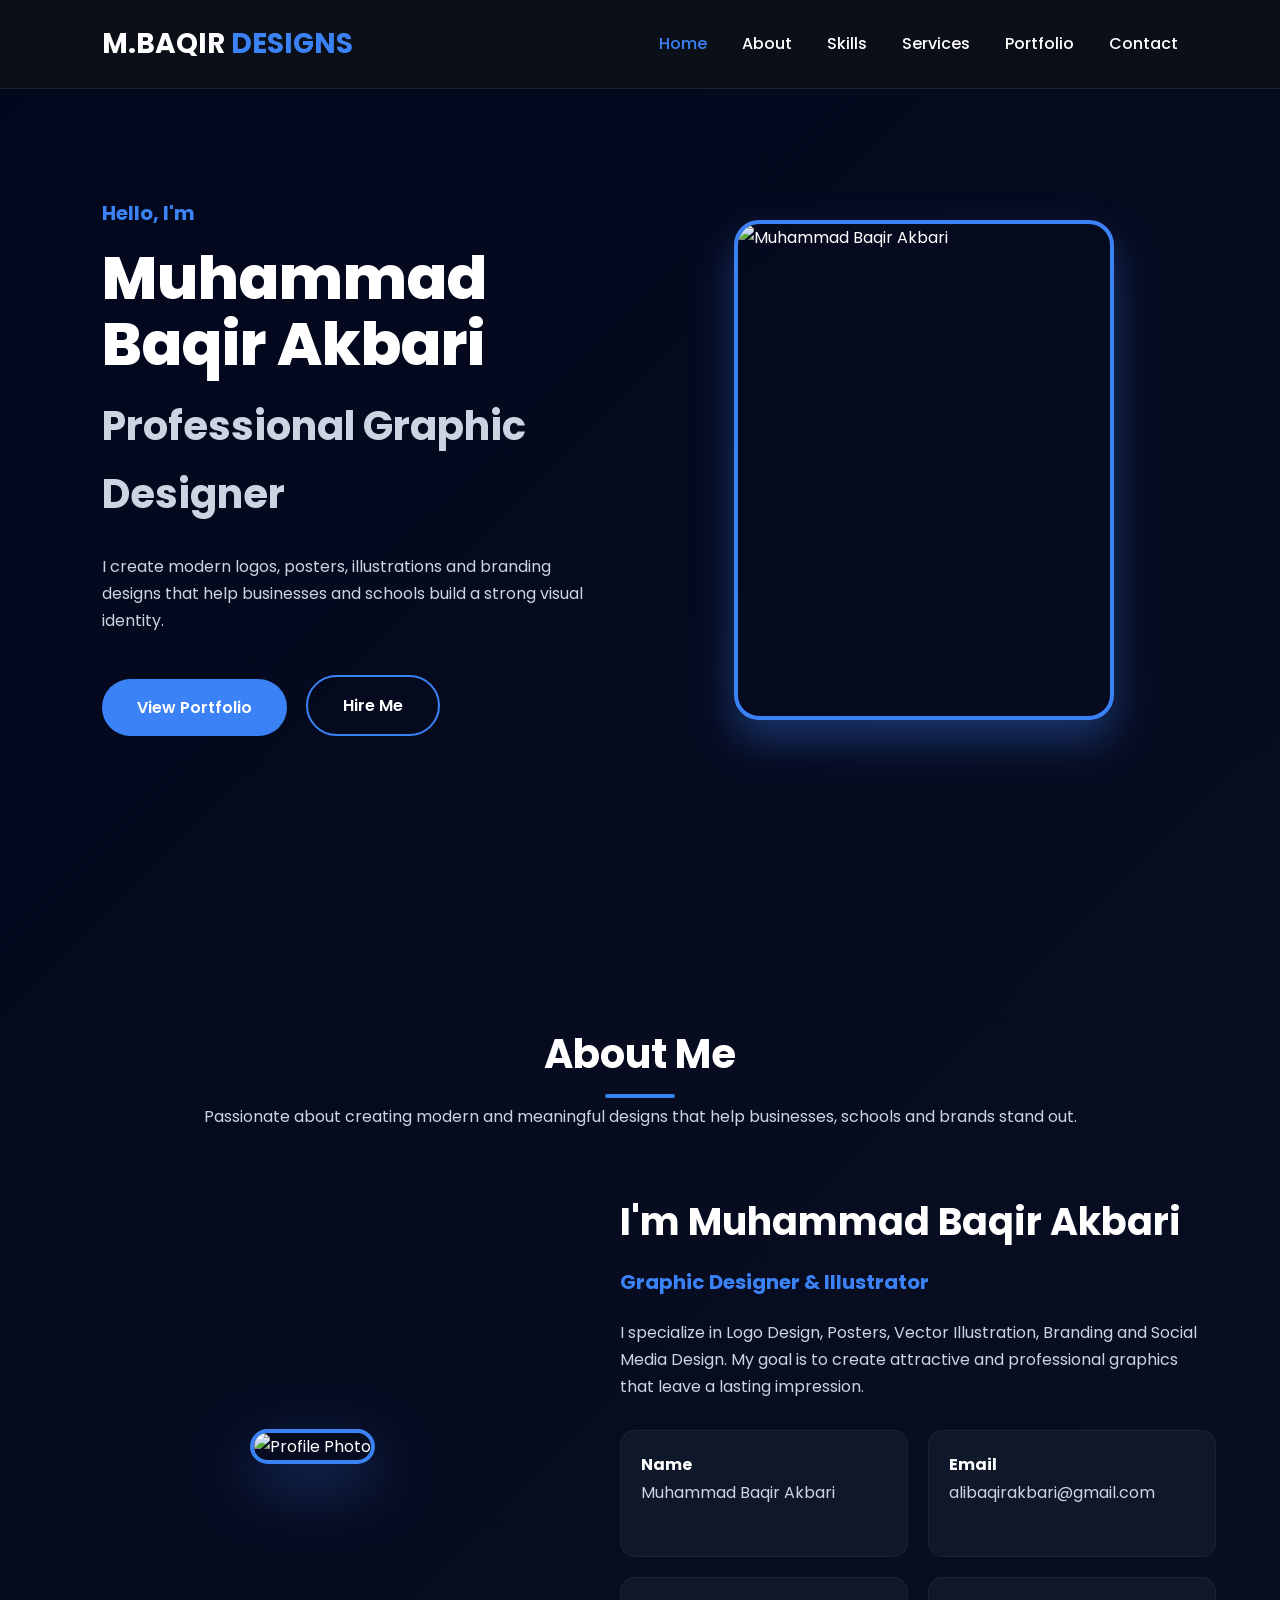
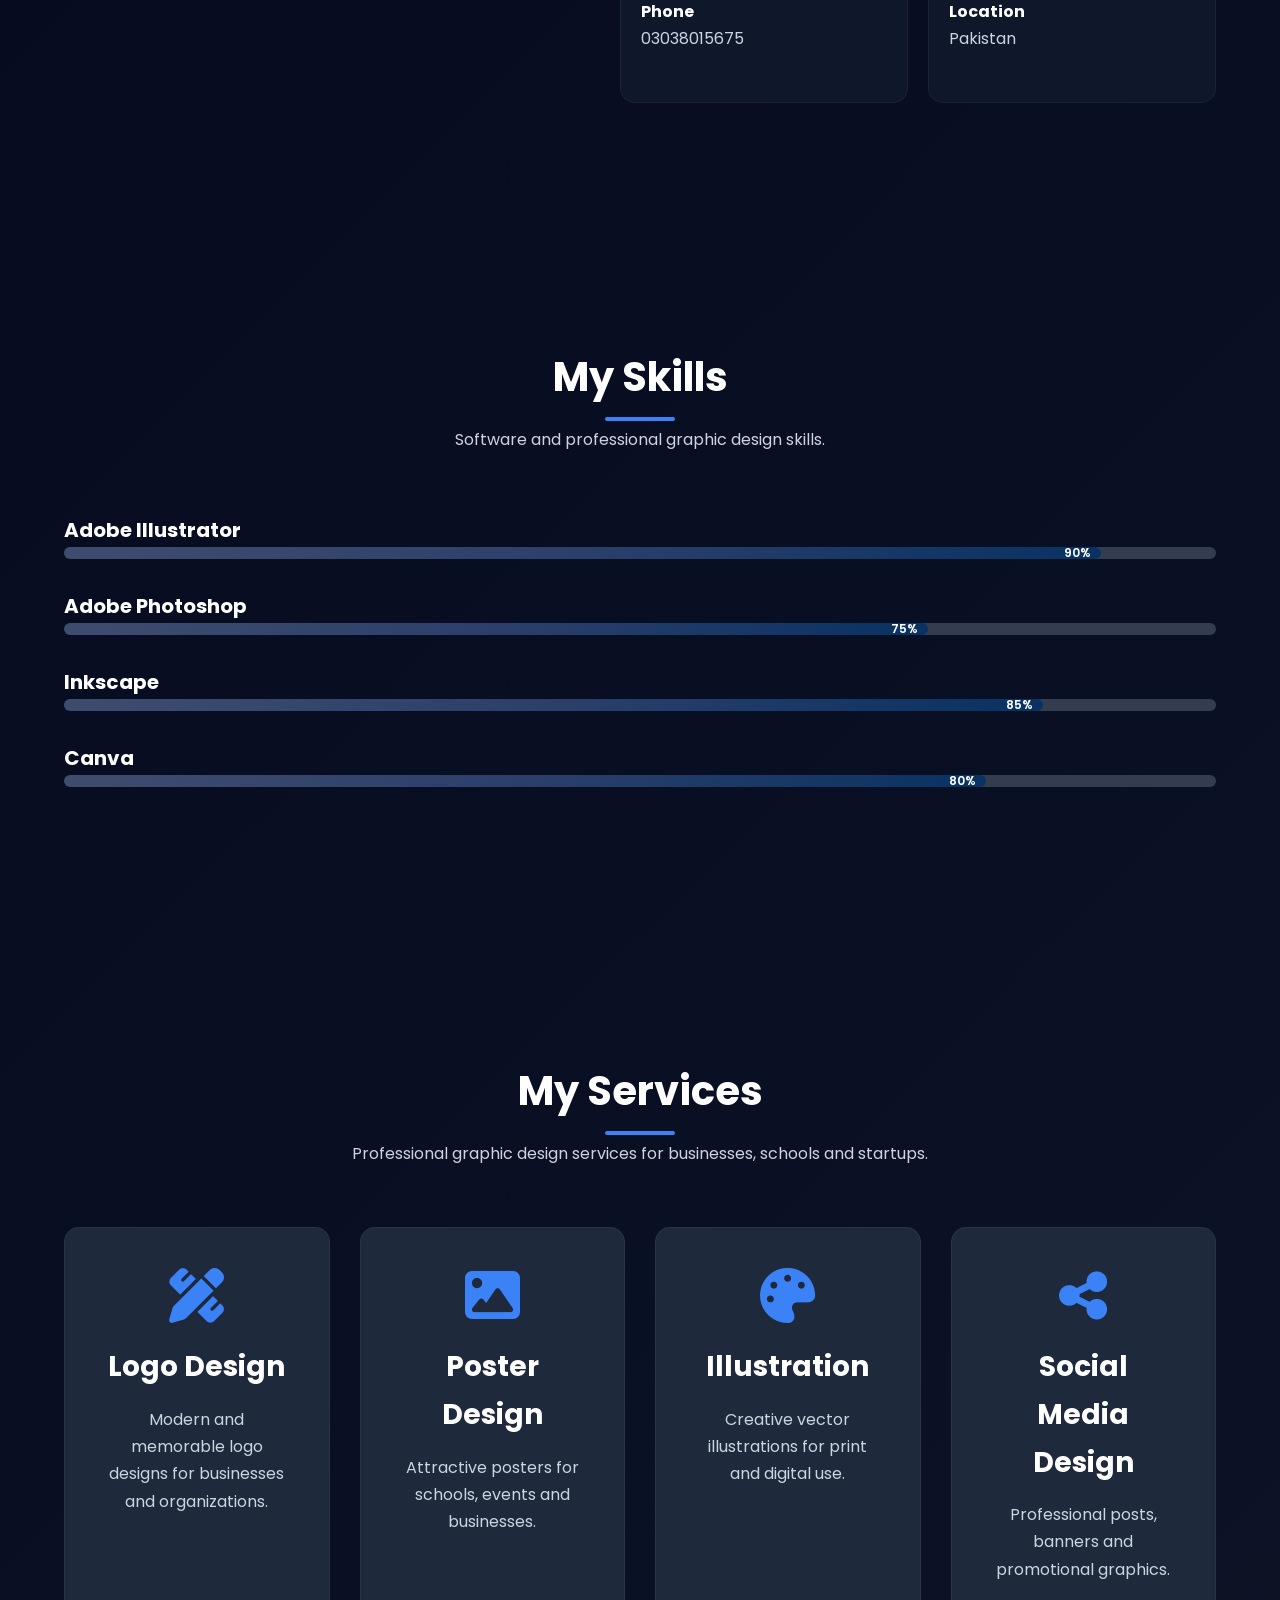
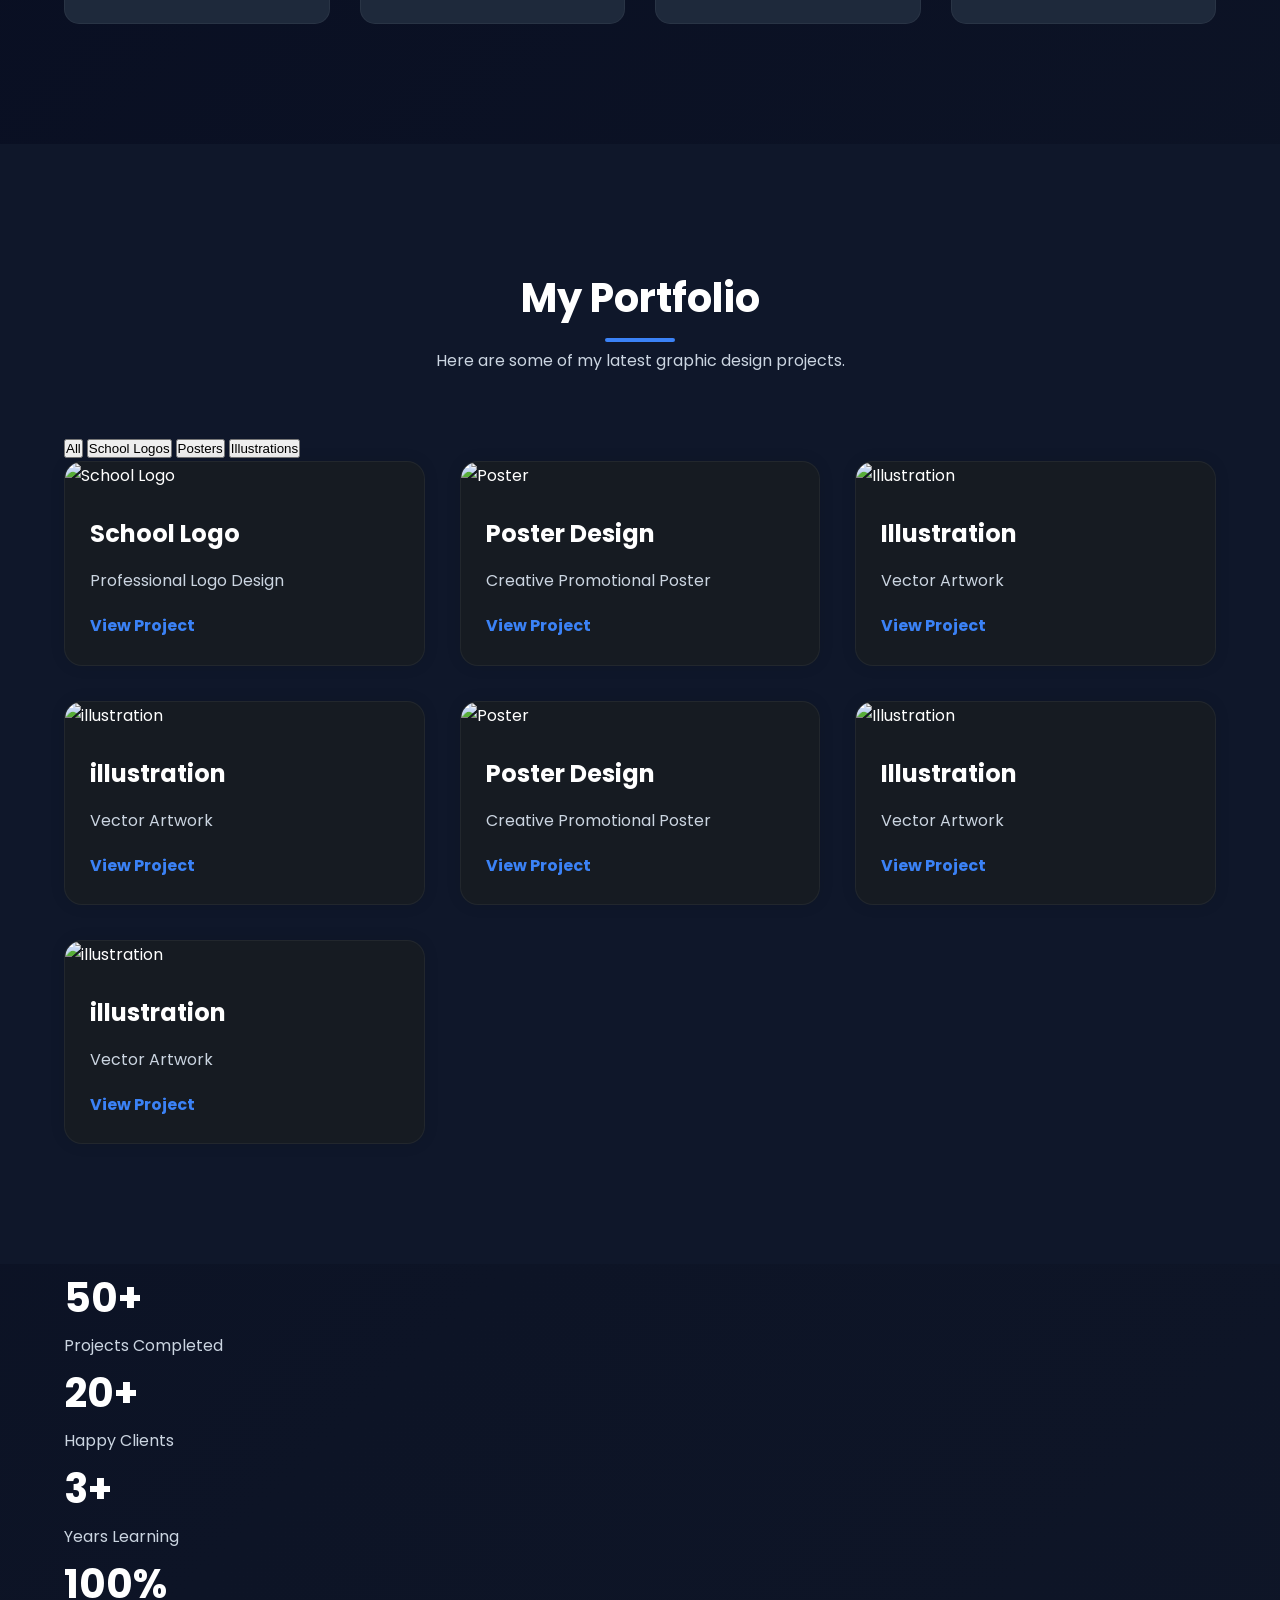
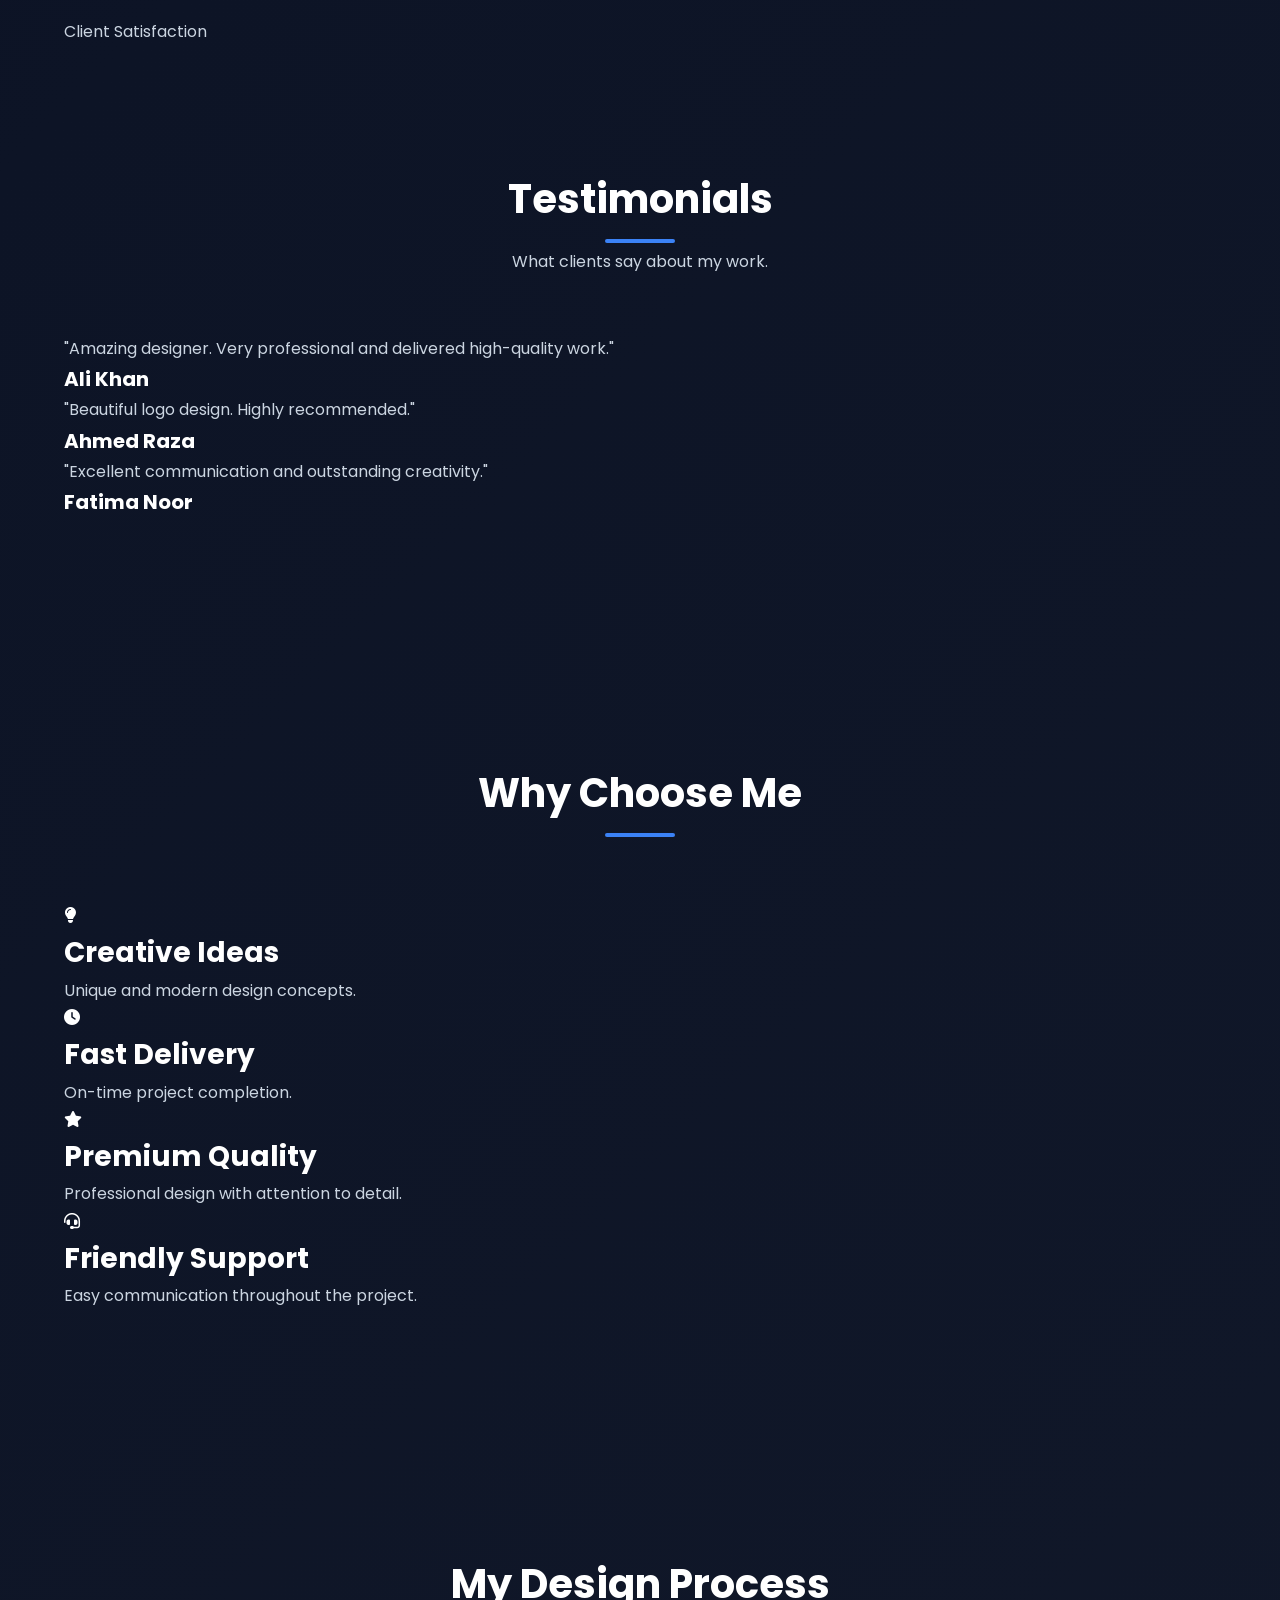
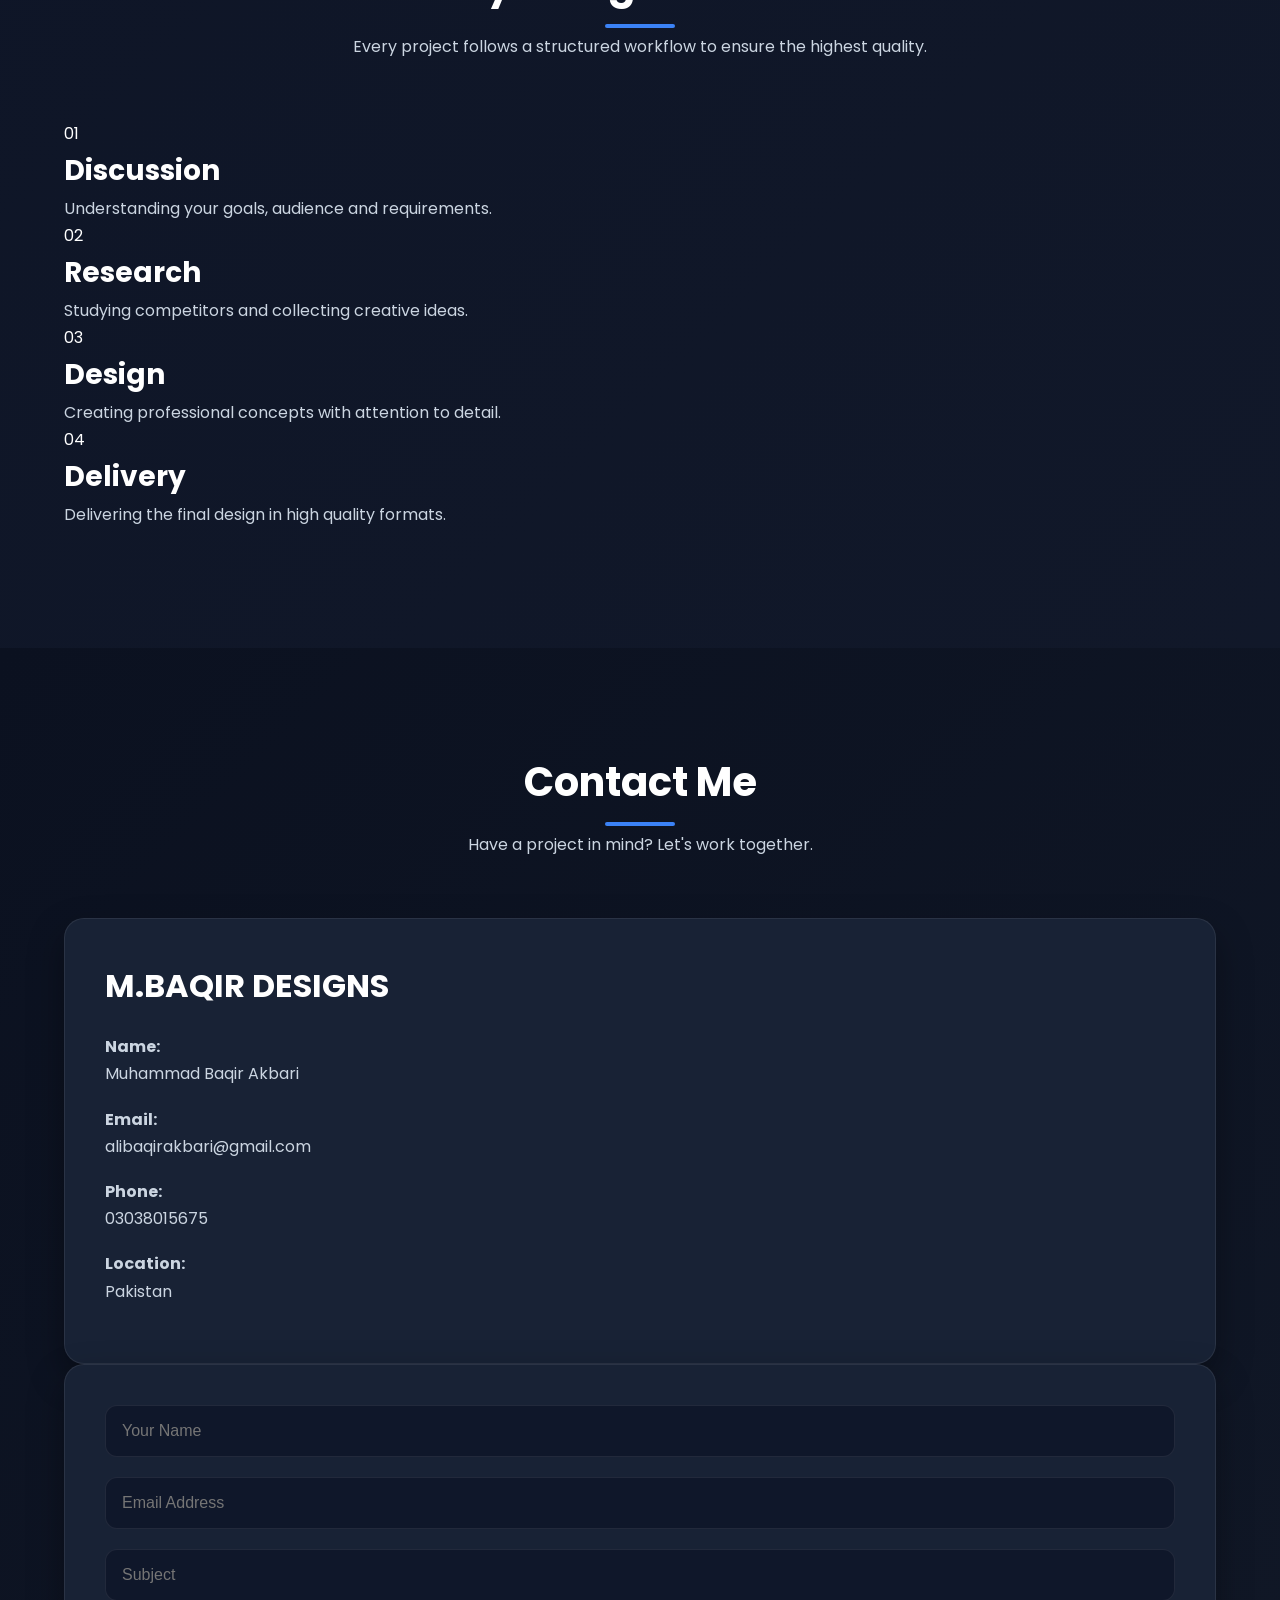
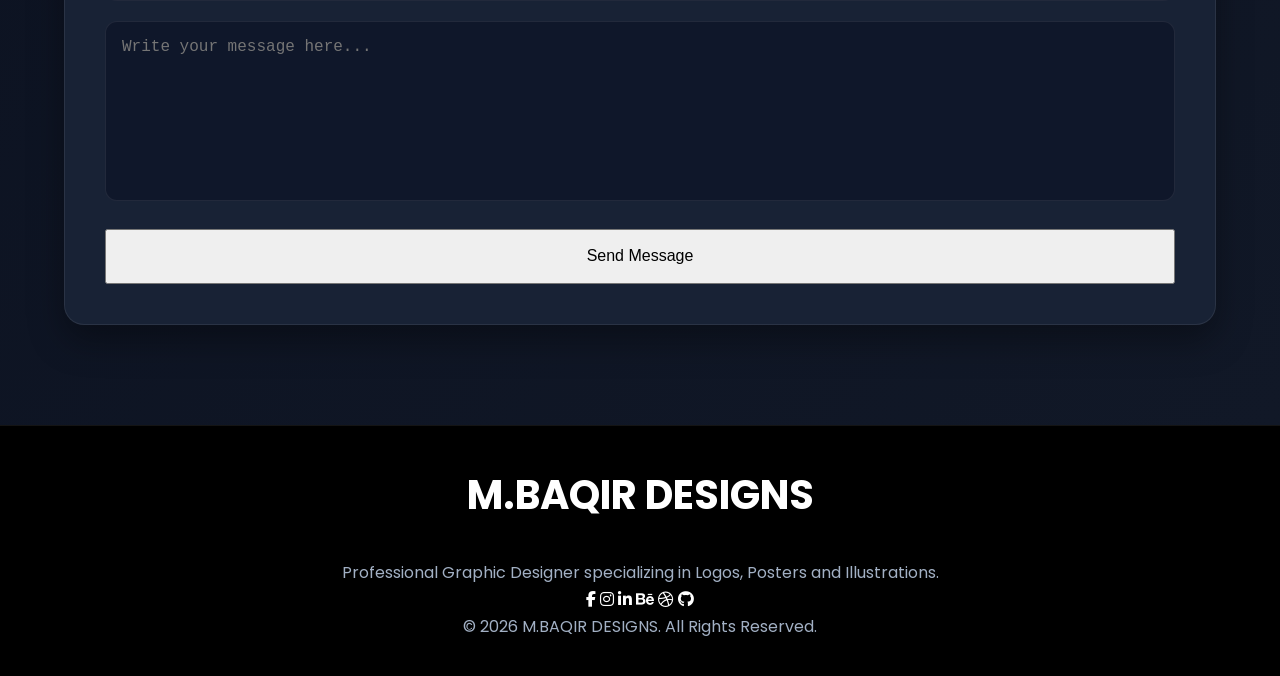
==== index.html @ 1b479033 "Add files via upload" ====
<!DOCTYPE html>
<html lang="en">

<head>

    <!-- ========================= -->
    <!-- BASIC SEO -->
    <!-- ========================= -->

    <meta charset="UTF-8">
    <meta name="viewport" content="width=device-width, initial-scale=1.0">

    <title>M.BAQIR DESIGNS | Graphic Designer & Illustrator</title>

    <meta name="description"
        content="Official portfolio of Muhammad Baqir Akbari - Professional Graphic Designer specializing in Logo Design, Posters, Branding and Illustrations.">

    <meta name="keywords"
        content="Graphic Designer, Logo Designer, Poster Designer, Illustrator, Freelancer, Pakistan">

    <meta name="author"
        content="Muhammad Baqir Akbari">

    <!-- ========================= -->
    <!-- Google Font -->
    <!-- ========================= -->

    <link rel="preconnect" href="https://fonts.googleapis.com">

    <link rel="preconnect"
        href="https://fonts.gstatic.com"
        crossorigin>

    <link href="https://fonts.googleapis.com/css2?family=Poppins:wght@300;400;500;600;700;800&display=swap"
        rel="stylesheet">

    <!-- ========================= -->
    <!-- Font Awesome Icons -->
    <!-- ========================= -->

    <link rel="stylesheet"
        href="https://cdnjs.cloudflare.com/ajax/libs/font-awesome/6.6.0/css/all.min.css">

    <!-- ========================= -->
    <!-- CSS -->
    <!-- ========================= -->

    <link rel="stylesheet"
        href="style.css">

</head>

<body>

<!-- ========================= -->
<!-- PRELOADER -->
<!-- ========================= -->

<div id="preloader">

    <div class="loader">

        <span>M.BAQIR DESIGNS</span>

    </div>

</div>

<!-- ========================= -->
<!-- Scroll Progress -->
<!-- ========================= -->

<div id="progress-bar"></div>

<!-- ========================= -->
<!-- HEADER -->
<!-- ========================= -->

<header>

<nav class="navbar">

<div class="logo">

<h2>M.BAQIR <span>DESIGNS</span></h2>

</div>

<ul class="nav-links">

<li><a href="#home">Home</a></li>

<li><a href="#about">About</a></li>

<li><a href="#skills">Skills</a></li>

<li><a href="#services">Services</a></li>

<li><a href="#portfolio">Portfolio</a></li>

<li><a href="#contact">Contact</a></li>

</ul>

<div class="menu-btn">

<i class="fa-solid fa-bars"></i>

</div>

</nav>

</header>

<!-- ========================= -->
<!-- HERO SECTION -->
<!-- ========================= -->

<section class="hero" id="home">

<div class="hero-content">

<h4>Hello, I'm</h4>

<h1>Muhammad Baqir Akbari</h1>

<h2>Professional Graphic Designer</h2>

<p>

I create modern logos, posters, illustrations and branding
designs that help businesses and schools build a strong
visual identity.

</p>

<div class="hero-buttons">

<a href="#portfolio" class="btn">

View Portfolio

</a>

<a href="#contact" class="btn btn2">

Hire Me

</a>

</div>

</div>

<div class="hero-image">

<img src="images/profile.png"
alt="Muhammad Baqir Akbari">

</div>

</section>

<!-- ===== NEXT PART STARTS HERE ===== --><!-- ========================= -->
<!-- ABOUT SECTION -->
<!-- ========================= -->

<section class="about section" id="about">

    <div class="container">

        <div class="section-title">

            <h2>About Me</h2>

            <p>
                Passionate about creating modern and meaningful designs
                that help businesses, schools and brands stand out.
            </p>

        </div>

        <div class="about-content">

            <div class="about-image">

                <img src="images/profile.png" alt="Profile Photo">

            </div>

            <div class="about-text">

                <h3>I'm Muhammad Baqir Akbari</h3>

                <h4>Graphic Designer & Illustrator</h4>

                <p>

                    I specialize in Logo Design, Posters,
                    Vector Illustration, Branding and Social Media
                    Design.

                    My goal is to create attractive and professional
                    graphics that leave a lasting impression.

                </p>

                <div class="about-info">

                    <div>

                        <strong>Name</strong>

                        <p>Muhammad Baqir Akbari</p>

                    </div>

                    <div>

                        <strong>Email</strong>

                        <p>alibaqirakbari@gmail.com</p>

                    </div>

                    <div>

                        <strong>Phone</strong>

                        <p>03038015675</p>

                    </div>

                    <div>

                        <strong>Location</strong>

                        <p>Pakistan</p>

                    </div>

                </div>

            </div>

        </div>

    </div>

</section>

<!-- ========================= -->
<!-- SKILLS -->
<!-- ========================= -->

<section class="skills section" id="skills">

    <div class="container">

        <div class="section-title">

            <h2>My Skills</h2>

            <p>
                Software and professional graphic design skills.
            </p>

        </div>

        <div class="skill">

            <h4>Adobe Illustrator</h4>

            <div class="progress">

                <div class="progress-bar" style="width:90%">

                    90%

                </div>

            </div>

        </div>

        <div class="skill">

            <h4>Adobe Photoshop</h4>

            <div class="progress">

                <div class="progress-bar" style="width:75%">

                    75%

                </div>

            </div>

        </div>

        <div class="skill">

            <h4>Inkscape</h4>

            <div class="progress">

                <div class="progress-bar" style="width:85%">

                    85%

                </div>

            </div>

        </div>

        <div class="skill">

            <h4>Canva</h4>

            <div class="progress">

                <div class="progress-bar" style="width:80%">

                    80%

                </div>

            </div>

        </div>

    </div>

</section>

<!-- ========================= -->
<!-- SERVICES -->
<!-- ========================= -->

<section class="services section" id="services">

    <div class="container">

        <div class="section-title">

            <h2>My Services</h2>

            <p>

                Professional graphic design services
                for businesses, schools and startups.

            </p>

        </div>

        <div class="service-grid">

            <div class="service-card">

                <i class="fa-solid fa-pen-ruler"></i>

                <h3>Logo Design</h3>

                <p>

                    Modern and memorable logo designs
                    for businesses and organizations.

                </p>

            </div>

            <div class="service-card">

                <i class="fa-solid fa-image"></i>

                <h3>Poster Design</h3>

                <p>

                    Attractive posters for schools,
                    events and businesses.

                </p>

            </div>

            <div class="service-card">

                <i class="fa-solid fa-palette"></i>

                <h3>Illustration</h3>

                <p>

                    Creative vector illustrations
                    for print and digital use.

                </p>

            </div>

            <div class="service-card">

                <i class="fa-solid fa-share-nodes"></i>

                <h3>Social Media Design</h3>

                <p>

                    Professional posts,
                    banners and promotional graphics.

                </p>

            </div>

        </div>

    </div>

</section>

<!-- ===== PART 3 STARTS BELOW THIS LINE ===== --><!-- ========================= -->
<!-- PORTFOLIO SECTION -->
<!-- ========================= -->

<section class="portfolio section" id="portfolio">

    <div class="container">

        <div class="section-title">

            <h2>My Portfolio</h2>

            <p>
                Here are some of my latest graphic design projects.
            </p>

        </div>

        <div class="portfolio-filter">

            <button class="active">All</button>
            <button>School Logos</button>
            <button>Posters</button>
            <button>Illustrations</button>

        </div>

        <div class="portfolio-grid">

            <div class="portfolio-card">

                <img src="images/logo1.jpg" alt="School Logo">

                <div class="portfolio-info">

                    <h3>School Logo</h3>

                    <p>Professional Logo Design</p>

                    <a href="#">View Project</a>

                </div>

            </div>

            <div class="portfolio-card">

                <img src="images/poster1.jpg" alt="Poster">

                <div class="portfolio-info">

                    <h3>Poster Design</h3>

                    <p>Creative Promotional Poster</p>

                    <a href="#">View Project</a>

                </div>

            </div>

            <div class="portfolio-card">

                <img src="images/illustration1.png" alt="Illustration">

                <div class="portfolio-info">

                    <h3>Illustration</h3>

                    <p>Vector Artwork</p>

                    <a href="#">View Project</a>

                </div>

            </div>

            <div class="portfolio-card">

                <img src="images/illustration2.png" alt="illustration">

                <div class="portfolio-info">

                    <h3>illustration</h3>

                    <p>Vector Artwork</p>

                    <a href="#">View Project</a>

                </div>

            </div>

            <div class="portfolio-card">

                <img src="images/poster2.png" alt="Poster">

                <div class="portfolio-info">

                    <h3>Poster Design</h3>

                    <p>Creative Promotional Poster</p>

                    <a href="#">View Project</a>

                </div>

            </div>

            <div class="portfolio-card">

                <img src="images/illustration3.png" alt="Illustration">

                <div class="portfolio-info">

                    <h3>Illustration</h3>

                    <p>Vector Artwork</p>

                    <a href="#">View Project</a>

                </div>

            </div>

            <div class="portfolio-card">

                <img src="images/illustration4.png" alt="illustration">

                <div class="portfolio-info">

                    <h3>illustration</h3>

                    <p>Vector Artwork</p>

                    <a href="#">View Project</a> 

                </div>

            </div>

        </div>

    </div>

</section>

<!-- ========================= -->
<!-- COUNTER SECTION -->
<!-- ========================= -->

<section class="counter">

    <div class="container counter-grid">

        <div class="counter-box">

            <h2>50+</h2>

            <p>Projects Completed</p>

        </div>

        <div class="counter-box">

            <h2>20+</h2>

            <p>Happy Clients</p>

        </div>

        <div class="counter-box">

            <h2>3+</h2>

            <p>Years Learning</p>

        </div>

        <div class="counter-box">

            <h2>100%</h2>

            <p>Client Satisfaction</p>

        </div>

    </div>

</section>

<!-- ========================= -->
<!-- TESTIMONIALS -->
<!-- ========================= -->

<section class="testimonials section">

    <div class="container">

        <div class="section-title">

            <h2>Testimonials</h2>

            <p>What clients say about my work.</p>

        </div>

        <div class="testimonial-grid">

            <div class="testimonial-card">

                <p>

                    "Amazing designer. Very professional and delivered
                    high-quality work."

                </p>

                <h4>Ali Khan</h4>

            </div>

            <div class="testimonial-card">

                <p>

                    "Beautiful logo design.
                    Highly recommended."

                </p>

                <h4>Ahmed Raza</h4>

            </div>

            <div class="testimonial-card">

                <p>

                    "Excellent communication and
                    outstanding creativity."

                </p>

                <h4>Fatima Noor</h4>

            </div>

        </div>

    </div>

</section>

<!-- ========================= -->
<!-- WHY CHOOSE ME -->
<!-- ========================= -->

<section class="why section">

    <div class="container">

        <div class="section-title">

            <h2>Why Choose Me</h2>

        </div>

        <div class="why-grid">

            <div class="why-card">

                <i class="fa-solid fa-lightbulb"></i>

                <h3>Creative Ideas</h3>

                <p>

                    Unique and modern design concepts.

                </p>

            </div>

            <div class="why-card">

                <i class="fa-solid fa-clock"></i>

                <h3>Fast Delivery</h3>

                <p>

                    On-time project completion.

                </p>

            </div>

            <div class="why-card">

                <i class="fa-solid fa-star"></i>

                <h3>Premium Quality</h3>

                <p>

                    Professional design with attention to detail.

                </p>

            </div>

            <div class="why-card">

                <i class="fa-solid fa-headset"></i>

                <h3>Friendly Support</h3>

                <p>

                    Easy communication throughout the project.

                </p>

            </div>

        </div>

    </div>

</section>

<!-- ===== PART 4 STARTS BELOW THIS LINE ===== --><!-- ========================= -->
<!-- PROCESS SECTION -->
<!-- ========================= -->

<section class="process section" id="process">

    <div class="container">

        <div class="section-title">

            <h2>My Design Process</h2>

            <p>
                Every project follows a structured workflow to ensure the
                highest quality.
            </p>

        </div>

        <div class="process-grid">

            <div class="process-card">
                <div class="number">01</div>
                <h3>Discussion</h3>
                <p>
                    Understanding your goals, audience and requirements.
                </p>
            </div>

            <div class="process-card">
                <div class="number">02</div>
                <h3>Research</h3>
                <p>
                    Studying competitors and collecting creative ideas.
                </p>
            </div>

            <div class="process-card">
                <div class="number">03</div>
                <h3>Design</h3>
                <p>
                    Creating professional concepts with attention to detail.
                </p>
            </div>

            <div class="process-card">
                <div class="number">04</div>
                <h3>Delivery</h3>
                <p>
                    Delivering the final design in high quality formats.
                </p>
            </div>

        </div>

    </div>

</section>

<!-- ========================= -->
<!-- CONTACT -->
<!-- ========================= -->

<section class="contact section" id="contact">

    <div class="container">

        <div class="section-title">

            <h2>Contact Me</h2>

            <p>
                Have a project in mind? Let's work together.
            </p>

        </div>

        <div class="contact-wrapper">

            <div class="contact-info">

                <h3>M.BAQIR DESIGNS</h3>

                <p>

                    <strong>Name:</strong><br>
                    Muhammad Baqir Akbari

                </p>

                <p>

                    <strong>Email:</strong><br>

                    alibaqirakbari@gmail.com

                </p>

                <p>

                    <strong>Phone:</strong><br>

                    03038015675

                </p>

                <p>

                    <strong>Location:</strong><br>

                    Pakistan

                </p>

            </div>

            <form class="contact-form" action="https://formspree.io/f/mvkpnzyg" method="POST">

                <input type="text" name="name" placeholder="Your Name" required>

                <input type="email" name="email" placeholder="Email Address" required>

                <input type="text" name="subject" placeholder="Subject" required>

                <textarea name="message" rows="6" placeholder="Write your message here..." required></textarea>

                <button type="submit">Send Message</button>

            </form>

        </div>

    </div>

</section>

<!-- ========================= -->
<!-- FOOTER -->
<!-- ========================= -->

<footer>

    <div class="container footer-content">

        <h2>M.BAQIR DESIGNS</h2>

        <p>

            Professional Graphic Designer specializing in
            Logos, Posters and Illustrations.

        </p>

        <div class="footer-social">

            <a href="#"><i class="fab fa-facebook-f"></i></a>

            <a href="#"><i class="fab fa-instagram"></i></a>

            <a href="#"><i class="fab fa-linkedin-in"></i></a>

            <a href="#"><i class="fab fa-behance"></i></a>

            <a href="#"><i class="fab fa-dribbble"></i></a>

            <a href="#"><i class="fab fa-github"></i></a>

        </div>

        <p class="copyright">

            © 2026 M.BAQIR DESIGNS.
            All Rights Reserved.

        </p>

    </div>

</footer>

<!-- ========================= -->
<!-- JAVASCRIPT -->
<!-- ========================= -->

<script src="script.js"></script>

<script>
/* ==========================================
   CONTACT FORM - STAY ON WEBSITE
========================================== */

const contactForm = document.querySelector(".contact-form");

if (contactForm) {

    contactForm.addEventListener("submit", async function (event) {

        event.preventDefault();

        const submitButton = contactForm.querySelector("button[type='submit']");
        const originalText = submitButton.textContent;

        submitButton.disabled = true;
        submitButton.textContent = "Sending...";

        try {

            const response = await fetch(contactForm.action, {
                method: "POST",
                body: new FormData(contactForm),
                headers: {
                    "Accept": "application/json"
                }
            });

            if (response.ok) {

                contactForm.reset();

                let oldMessage = document.getElementById("form-success-message");

                if (oldMessage) {
                    oldMessage.remove();
                }

                const successMessage = document.createElement("div");

                successMessage.id = "form-success-message";

                successMessage.innerHTML = `
                    <div style="
                        margin-top:20px;
                        padding:20px;
                        border-radius:12px;
                        background:#e8f8ee;
                        border:1px solid #28a745;
                        color:#155724;
                        text-align:center;
                        font-family:Poppins, sans-serif;
                    ">
                        <h3 style="margin:0 0 8px;">
                            <i class="fa-solid fa-circle-check"></i>
                            Message Sent Successfully!
                        </h3>

                        <p style="
                        margin:0;
                        color:#000000;
                        ">
                            Thank you for contacting M.BAQIR DESIGNS.
                            Your enquiry has been received successfully.
                            I will get back to you soon.
                        </p>
                    </div>
                `;

                contactForm.parentNode.insertBefore(
                    successMessage,
                    contactForm.nextSibling
                );

                setTimeout(function () {
                    successMessage.remove();
                }, 10000);

            } else {

                alert("We could not send your message. Please try again.");

            }

        } catch (error) {

            alert("There was a problem sending your message. Please try again.");

        }

        submitButton.disabled = false;
        submitButton.textContent = originalText;

    });

}
</script>

</body>
</html>
---- style.css ----
/* ===================================================
   M.BAQIR DESIGNS
   Professional Portfolio Website
   CSS Part 1
=================================================== */

/* Google Font */

@import url('https://fonts.googleapis.com/css2?family=Poppins:wght@300;400;500;600;700;800&display=swap');

/* =========================
   RESET
========================= */

*{
    margin:0;
    padding:0;
    box-sizing:border-box;
    scroll-behavior:smooth;
}

html{
    scroll-behavior:smooth;
}

body{

    font-family:'Poppins',sans-serif;

    background: linear-gradient(
    135deg,
    #03071d,
    #0d1426,
    #131a2b
);

    color:#ffffff;

    overflow-x:hidden;

    line-height:1.7;

}

/* =========================
SCROLLBAR
========================= */

::-webkit-scrollbar{

    width:10px;

}

::-webkit-scrollbar-track{

    background:#111827;

}

::-webkit-scrollbar-thumb{

    background:#2563EB
#1D4ED8;

    border-radius:20px;

}

::-webkit-scrollbar-thumb:hover{

    background:#2563eb;

}

/* =========================
CONTAINER
========================= */

.container{

    width:90%;

    max-width:1200px;

    margin:auto;

}

/* =========================
SECTION
========================= */

.section{

    padding:120px 0;

}

/* =========================
HEADINGS
========================= */

h1{

    font-size:60px;

    font-weight:800;

}

h2{

    font-size:40px;

    font-weight:700;

}

h3{

    font-size:28px;

}

h4{

    font-size:20px;

}

p{

    color:#cbd5e1;

}

/* =========================
LINKS
========================= */

a{

    text-decoration:none;

    color:white;

}

/* =========================
BUTTONS
========================= */

.btn{

display:inline-block;

padding:15px 35px;

margin-top:20px;

border-radius:50px;

background:#3b82f6;

transition:.4s;

font-weight:600;

}

.btn:hover{

background:#2563eb;

transform:translateY(-5px);

box-shadow:0 15px 35px rgba(59,130,246,.4);

}

.btn2{

background:transparent;

border:2px solid #3b82f6;

margin-left:15px;

}

.btn2:hover{

background:#3b82f6;

}

/* =========================
SECTION TITLE
========================= */

.section-title{

text-align:center;

margin-bottom:60px;

}

.section-title h2{

margin-bottom:15px;

position:relative;

display:inline-block;

}

.section-title h2::after{

content:"";

position:absolute;

left:50%;

bottom:-10px;

transform:translateX(-50%);

width:70px;

height:4px;

background:#3b82f6;

border-radius:20px;

}/* ==========================================
   NAVIGATION
========================================== */

.navbar{

    position:fixed;

    top:0;

    left:0;

    width:100%;

    padding:20px 8%;

    background:rgba(6, 10, 32, 0.85);

    backdrop-filter:blur(15px);

    display:flex;

    justify-content:space-between;

    align-items:center;

    z-index:1000;

    border-bottom:1px solid rgba(255,255,255,.08);

}

.logo h2{

    color:#ffffff;

    font-size:28px;

    font-weight:700;

}

.logo span{

    color:#3B82F6;

}

.nav-links{

    display:flex;

    gap:35px;

    list-style:none;

}

.nav-links a{

    color:white;

    font-weight:500;

    transition:.3s;

}

.nav-links a:hover{

    color:#3B82F6;

}

.menu-btn{

    display:none;

    color:white;

    font-size:28px;

    cursor:pointer;

}

/* ==========================================
   HERO SECTION
========================================== */

.hero{

    min-height:100vh;

    display:flex;

    justify-content:space-between;

    align-items:center;

    gap:60px;

    padding:120px 8% 80px;

}

.hero-content{

    flex:1;

}

.hero-content h4{

    color:#3B82F6;

    margin-bottom:15px;

}

.hero-content h1{

    margin-bottom:15px;

    line-height:1.1;

}

.hero-content h2{

    color:#cbd5e1;

    margin-bottom:25px;

}

.hero-content p{

    max-width:600px;

    margin-bottom:20px;

}

.hero-image{

    flex:1;

    display:flex;

    justify-content:center;

}

.hero-image img{
    width:380px;
    height:500px;
    object-fit:cover;
    border-radius:25px;
    border:4px solid #3B82F6;
    box-shadow:0 20px 40px rgba(59,130,246,.35);
    transition:0.4s;
}



.hero-image img:hover{

    transform:scale(1.03);

}

/* ==========================================
   PRELOADER
========================================== */

#preloader{

    position:fixed;

    inset:0;

    background:#020617;

    display:none

    justify-contentcenter

    align-itemscenter

    z-index0

}

.loader span{

    color:white;

    font-size:30px;

    font-weight:700;

    letter-spacing:2px;

}

/* ==========================================
   SCROLL PROGRESS BAR
========================================== */

#progress-bar{

    position:fixed;

    top:0;

    left:0;

    width:0;

    height:4px;

    background:#3B82F6;

    z-index:99999;

}/* ======================================
   ABOUT SECTION
====================================== */

.about-content{

display:grid;

grid-template-columns:1fr 1.2fr;

gap:60px;

align-items:center;

}

.about-image{

text-align:center;

}

.about-image img{

width:350px;

max-width:100%;

border-radius:20px;

border:4px solid #3B82F6;

box-shadow:0 20px 60px rgba(59,130,246,.35);

transition:.4s;

}

.about-image img:hover{

transform:scale(1.05);

}

.about-text h3{

font-size:38px;

margin-bottom:10px;

}

.about-text h4{

color:#3B82F6;

margin-bottom:20px;

}

.about-text p{

margin-bottom:30px;

}

.about-info{

display:grid;

grid-template-columns:repeat(2,1fr);

gap:20px;

}

.about-info div{

background: #0F172A;

padding:20px;

border-radius:15px;

border:1px solid rgba(255,255,255,.05);

transition:.3s;

}

.about-info div:hover{

transform:translateY(-8px);

border-color:#3B82F6;

}

/* ======================================
   SKILLS
====================================== */

.skill{

margin-bottom:30px;

}

.progress{

width:100%;

height:14px;

background:#111827;

border-radius:30px;

overflow:hidden;

}

.progress-bar{

height:100%;

background:linear-gradient(90deg,#2563eb,#60a5fa);

display:flex;

justify-content:flex-end;

align-items:center;

padding-right:10px;

font-size:12px;

font-weight:600;

color:white;

border-radius:30px;

}

/* ======================================
   SERVICES
====================================== */

.service-grid{

display:grid;

grid-template-columns:repeat(auto-fit,minmax(250px,1fr));

gap:30px;

}

.service-card{

background:#1E293B;

padding: 40px;

border-radius:15px;

text-align:center;

transition:.35s;

border:1px solid rgba(255,255,255,.05);

}

.service-card:hover{

transform:translateY(-12px);

border-color:#3B82F6;

box-shadow:0 20px 50px rgba(59,130,246,.25);

}

.service-card i{

font-size:55px;

color:#3B82F6;

margin-bottom:20px;

}

.service-card h3{

margin-bottom:15px;

}/* ==========================
   PORTFOLIO IMAGE STYLING
========================== */

.portfolio-card {
    background: #1E293B;
    border-radius: 10px;
    overflow: hidden;
    transition: 0.4s;
    box-shadow: 0 0 15px rgba(0,0,0,0.1);
}

.portfolio-card:hover {
    transform: translateY(-10px);
    box-shadow: 0 0 25px rgba(59,130,246,0.5);
}

.portfolio-card img {
    width: 250;
    height: 100;
    object-fit: covers;
    display: block;
}

.portfolio-info {
    padding: 20px;
}

.portfolio-info h3 {
    color: white;
    margin-bottom: 10px;
}

.portfolio-info p {
    color: #bbbbbb;
    margin-bottom: 15px;
}

.portfolio-info a {
    color: #3B82F6;
    text-decoration: none;
    font-weight: bold;
}

.portfolio-info a:hover {
    color: white;
}
/* ======================================
   PORTFOLIO SECTION
====================================== */

.portfolio{

    background:#0F172A;

}

.portfolio-grid{

    display:grid;

    grid-template-columns:repeat(auto-fit,minmax(320px,1fr));

    gap:35px;

}

.portfolio-card{

    background:#161b22;

    border-radius:18px;

    overflow:hidden;

    border:1px solid rgba(255,255,255,.05);

    transition:.4s;

}

.portfolio-card:hover{

    transform:translateY(-12px);

    box-shadow:0 25px 50px rgba(59,130,246,.25);

    border-color:#3B82F6;

}

.portfolio-card img{

    width:100%;

    height:auto;

    display:block;

    transition:.5s;

}

.portfolio-card:hover img{

    transform:scale(1.05);

}

.portfolio-info{

    padding:25px;

}

.portfolio-info h3{

    color:white;

    margin-bottom:12px;

    font-size:24px;

}

.portfolio-info p{

    color:#cbd5e1;

    margin-bottom:18px;

}

.portfolio-btn{

    display:inline-block;

    padding:10px 22px;

    border-radius:30px;

    background:#3B82F6;

    color:white;

    font-weight:600;

    transition:.3s;

}

.portfolio-btn:hover{

    background:#2563eb;

}
/* ======================================
   CONTACT SECTION
====================================== */

/* ======================================
   CONTACT SECTION
====================================== */

.contact{

    background:linear-gradient(135deg,#0B1120,#111827);

    padding:100px 0;

}

.contact-content{

    display:grid;

    grid-template-columns:repeat(auto-fit,minmax(350px,1fr));

    gap:40px;

    align-items:start;

}

.contact-info{

    background:#182235;

    padding:40px;

    border-radius:20px;

    border:1px solid rgba(255,255,255,.08);

    box-shadow:0 15px 35px rgba(0,0,0,.35);

    transition:.4s;

}

.contact-info:hover{

    transform:translateY(-8px);

    border-color:#3B82F6;

}

.contact-info h3{

    color:#FFFFFF;

    margin-bottom:20px;

    font-size:32px;

}

.contact-info p{

    color:#CBD5E1;

    margin-bottom:18px;

}

.contact-info i{

    color:#3B82F6;

    font-size:22px;

    margin-right:12px;

}

.contact-form{

    background:#182235;

    padding:40px;

    border-radius:20px;

    border:1px solid rgba(255,255,255,.08);

    box-shadow:0 15px 35px rgba(0,0,0,.35);

}

.contact-form input,
.contact-form textarea{

    width:100%;

    padding:16px;

    margin-bottom:20px;

    border:1px solid rgba(255,255,255,.08);

    border-radius:12px;

    background:#0F172A;

    color:#fbfafa;

    font-size:16px;

    transition:.3s;

}

.contact-form input:focus,
.contact-form textarea:focus{

    border-color:#3B82F6;

    box-shadow:0 0 15px rgba(59,130,246,.25);

}

.contact-form textarea{

    resize:none;

    height:180px;

}

.contact-form button {
    width: 100%;
    padding: 16px 30px;
    font-size: 16px;
    min-height: 55px;
}

/* ======================================
   FOOTER
====================================== */

footer{

    background: #000000;

    text-align:center;

    padding:35px 35px;

    border-top:1px solid rgba(255,255,255,.08);

}

footer h2{

    color:#ffffff;

    margin-bottom:30px;

}

footer p{

    color:#a2b0c4;

}

.social-icons{

    margin:35px 0;

}

.social-icons a{

    display:inline-flex;

    justify-content:center;

    align-items:center;

    width:50px;

    height:50px;

    margin:0 10px;

    border-radius:50%;

    background:#1E293B;

    color:#3B82F6;

    font-size:20px;

    transition:.4s;

}

.social-icons a:hover{

    background:#3B82F6;

    color:#ffffff;

    transform:translateY(-8px);

}
/* ======================================
   RESPONSIVE DESIGN
====================================== */

@media (max-width:992px){

.hero{

flex-direction:column;

text-align:center;

padding-top:150px;

}

.hero-content{

order:2;

}

.hero-image{

order:1;

margin-bottom:40px;

}

.about-content{

grid-template-columns:1fr;

text-align:center;

}

.about-info{

grid-template-columns:1fr;

}

.contact-content{

grid-template-columns:1fr;

}

}

@media (max-width:768px){

.nav-links{

display:none;

}

.menu-btn{

display:block;

}

h1{

font-size:42px;

}

h2{

font-size:30px;

}

.section{

padding:80px 0;

}

.hero-image img{

width:280px;

height:380px;

}

}

@media (max-width:480px){

.container{

width:92%;

}

.btn{

padding:12px 25px;

}

.section-title h2{

font-size:28px;

}

.service-card{

padding:30px;

}

}
/* ======================================
   MOBILE MENU
====================================== */

@media (max-width:768px){

.nav-links.active{

display:flex;

flex-direction:column;

position:absolute;

top:80px;

left:0;

width:100%;

background:#0F172A;

padding:30px 25px;

text-align:center;

gap:20px;

border-top:1px solid rgba(255,255,255,.08);

}

}
/* ======================================
   ACTIVE NAVIGATION
====================================== */

.nav-links a.active{

    color:#3B82F6;

}

.nav-links a{

    transition:.3s;

}

html{

    scroll-behavior:smooth;

}
/* ======================================
   SCROLL ANIMATION
====================================== */

.section,
.service-card,
.portfolio-card,
.skill{

    opacity:0;

    transform:translateY(60px);

    transition:all .8s ease;

}

.section.show,
.service-card.show,
.portfolio-card.show,
.skill.show{

    opacity:1;

    transform:translateY(0);

}
/* ======================================
   SCROLL TO TOP BUTTON
====================================== */

#scrollTopBtn{

    position:fixed;

    bottom:30px;

    right:30px;

    width:55px;

    height:55px;

    border:none;

    border-radius:50%;

    background:#326bc6;

    color:#fff;

    font-size:25px;

    cursor:pointer;

    display:none;

    box-shadow:0 10px 25px rgba(59,130,246,.4);

    transition:.3s;

    z-index:999;

}

#scrollTopBtn:hover{

    transform:translateY(-5px);

    background:#2563eb;

}
/* ======================================
   TYPING EFFECT
====================================== */

#typing{

    color:#3B82F6;

    font-weight:700;

    border-right:3px solid #3B82F6;

    padding-right:5px;

    animation:blink .8s infinite;

}

@keyframes blink{

    50%{

        border-color:transparent;

    }

}
/* ======================================
   SKILL BAR ANIMATION
====================================== */

.progress{

    width:100%;

    height:12px;

    background:#333d4f;

    border-radius:30px;

    overflow:hidden;

}

.progress-bar{

    height:100%;

    background: linear-gradient(135deg, #3e4c6e, #2c3f6b, #083262);

    border-radius:30px;

    transition:width 1.5s ease;

    color:white;

    text-align:right;

    padding-right:10px;

    font-size:12px;

    line-height:12px;

}
/* ======================================
   IMAGE LIGHTBOX
====================================== */

#lightbox{

    position:fixed;

    top:0;

    left:0;

    width:100%;

    height:100%;

    background:rgba(0,0,0,.9);

    display:none;

    justify-content:center;

    align-items:center;

    z-index:9999;

}

#lightbox img{

    max-width:90%;

    max-height:85%;

    border-radius:15px;

    box-shadow:0 0 40px rgba(59,130,246,.5);

}

#close-lightbox{

    position:absolute;

    top:30px;

    right:40px;

    color:white;

    font-size:60px;

    cursor:pointer;

    transition:.3s;

}

#close-lightbox:hover{

    color:#3B82F6;

}
/* ======================================
   BUTTON RIPPLE EFFECT
====================================== */

.btn{

    position:relative;

    overflow:hidden;

}

.ripple{

    position:absolute;

    border-radius:50%;

    transform:scale(0);

    animation:ripple .6s linear;

    background:rgba(255, 255, 255, 0.607);

}

@keyframes ripple{

    to{

        transform:scale(4);

        opacity:0;

    }

}
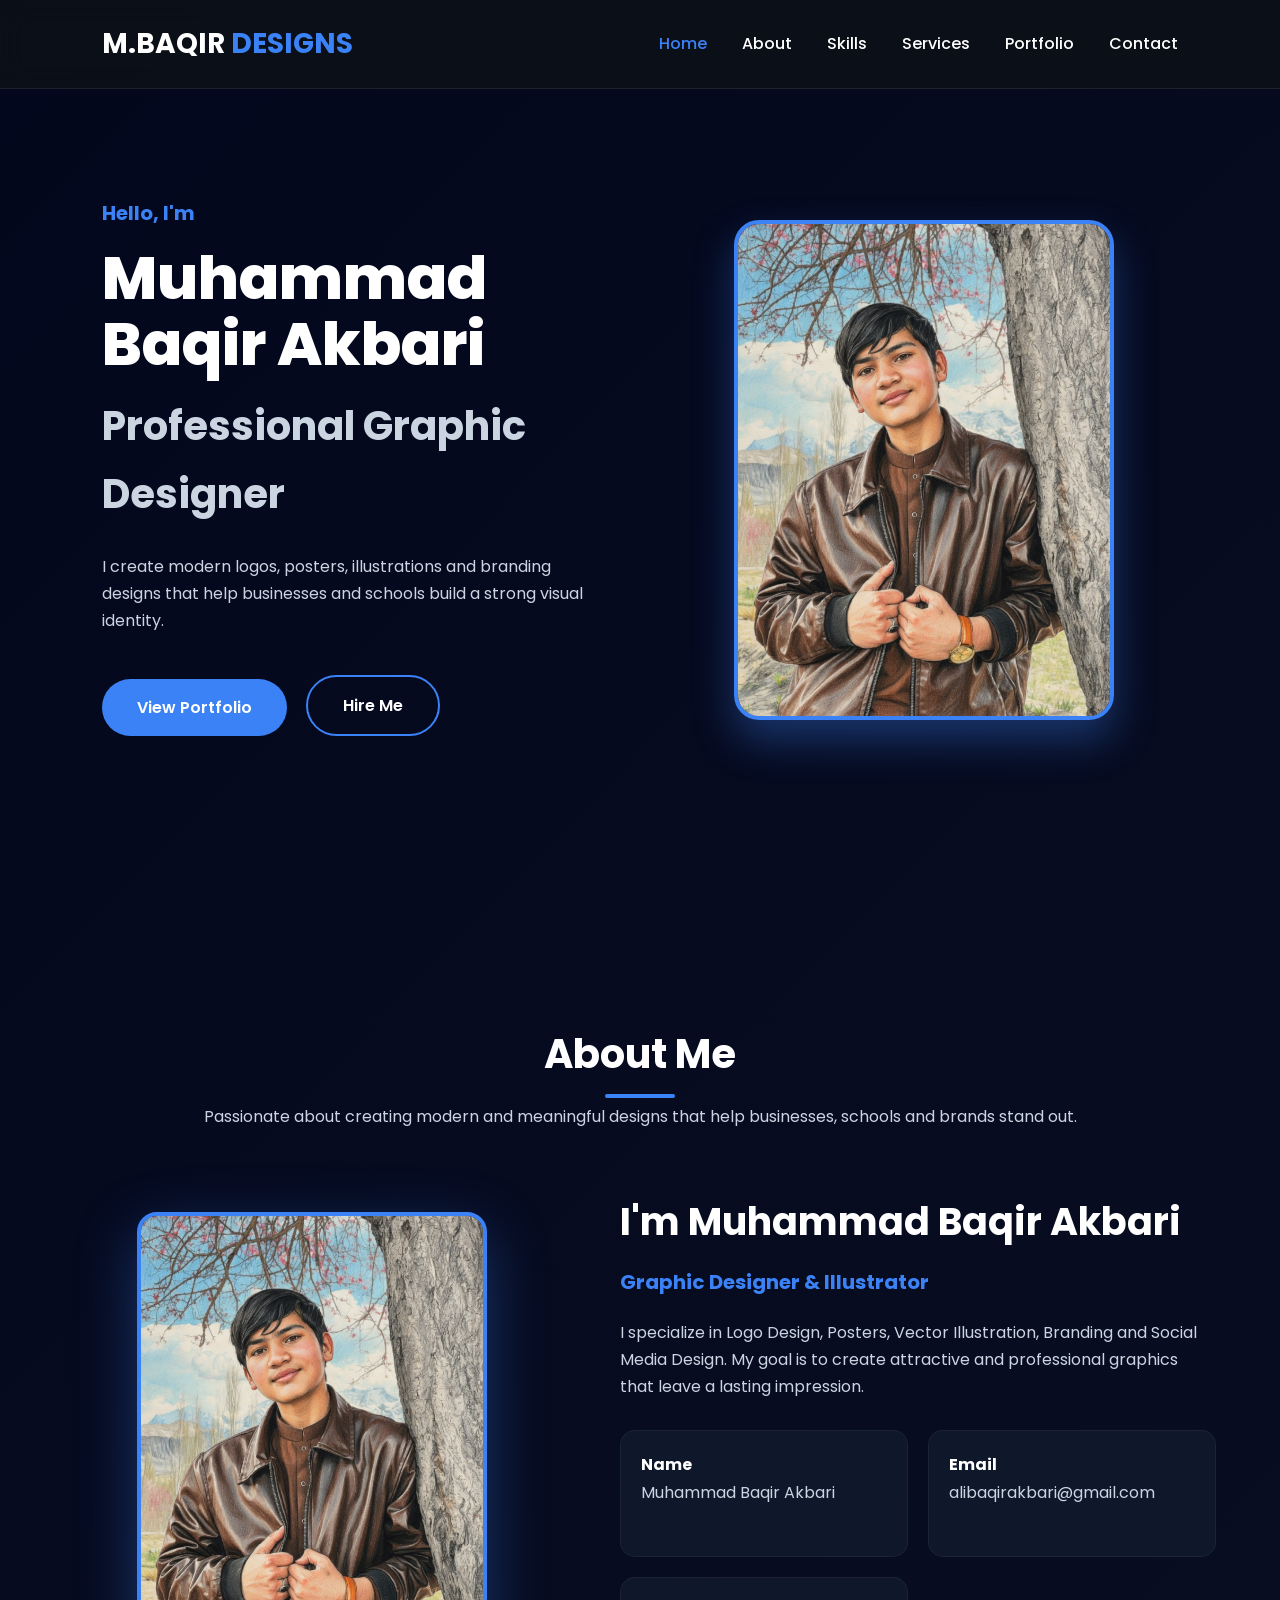
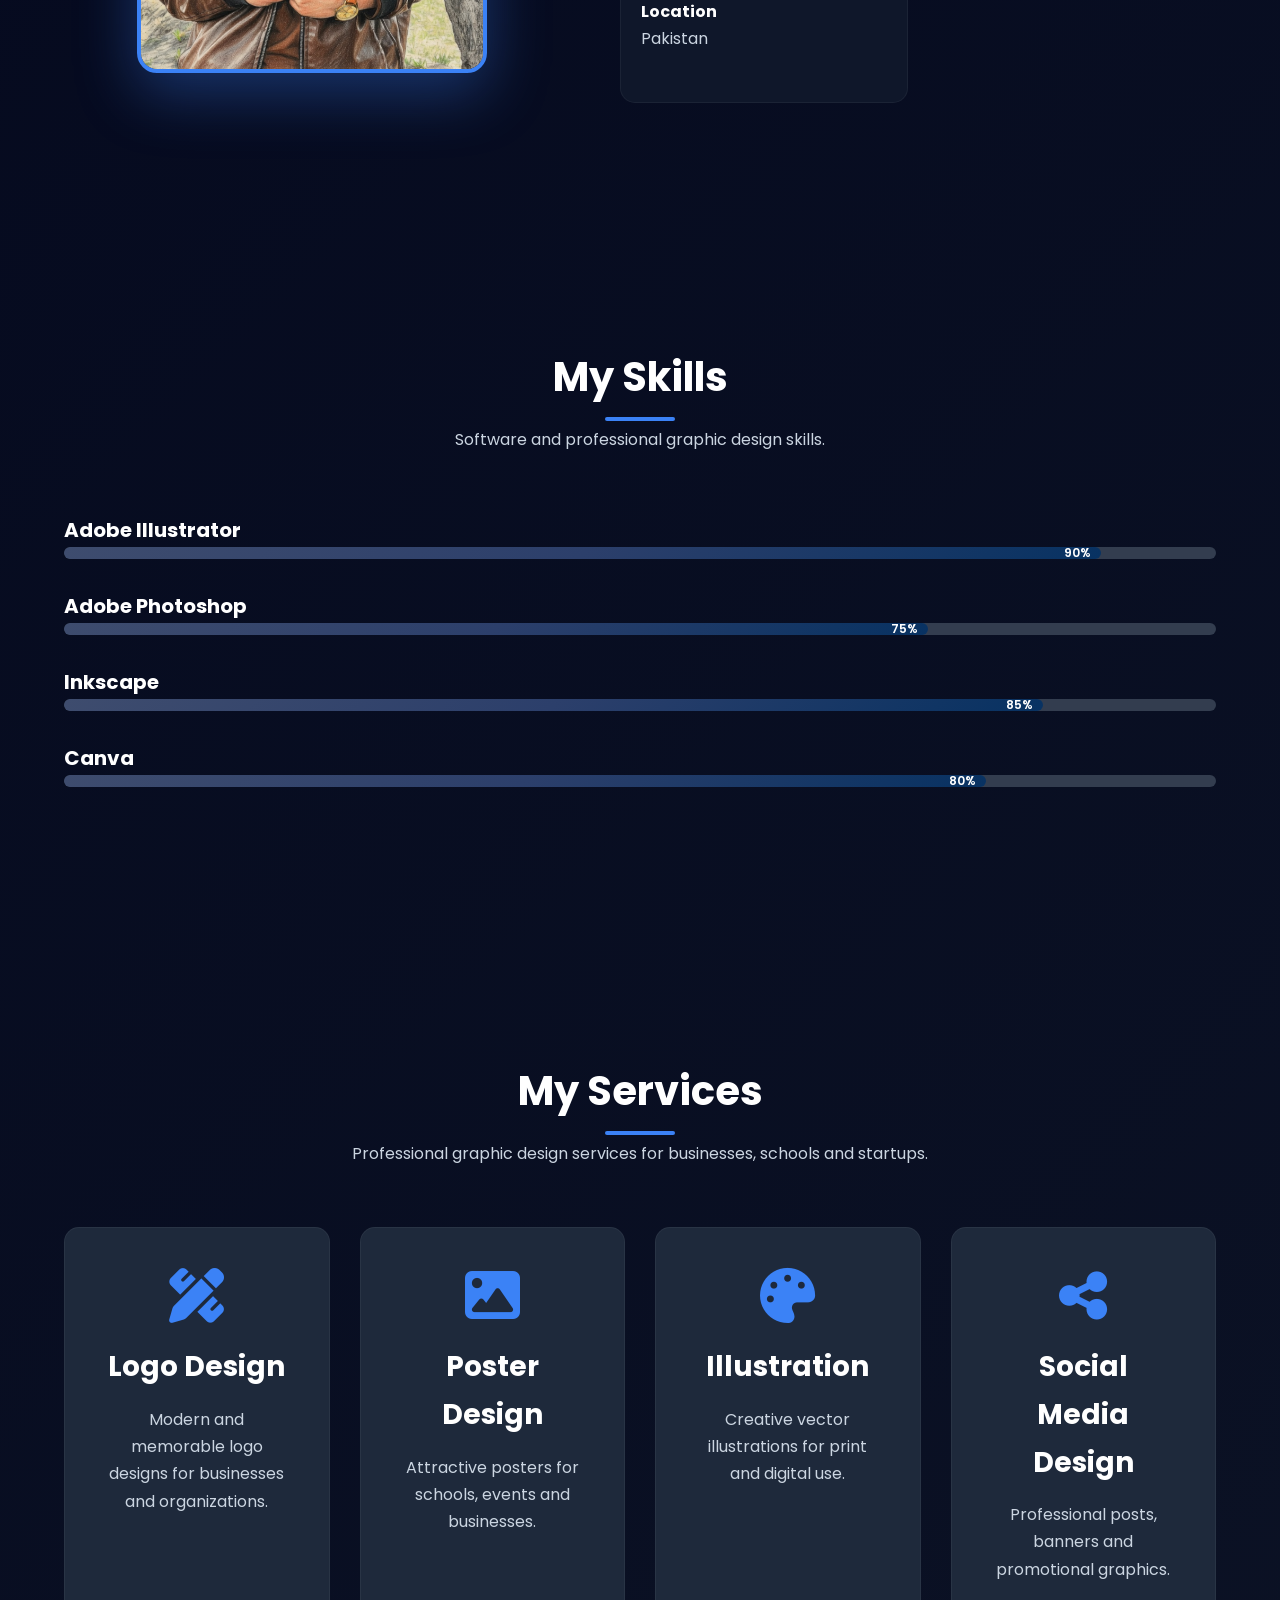
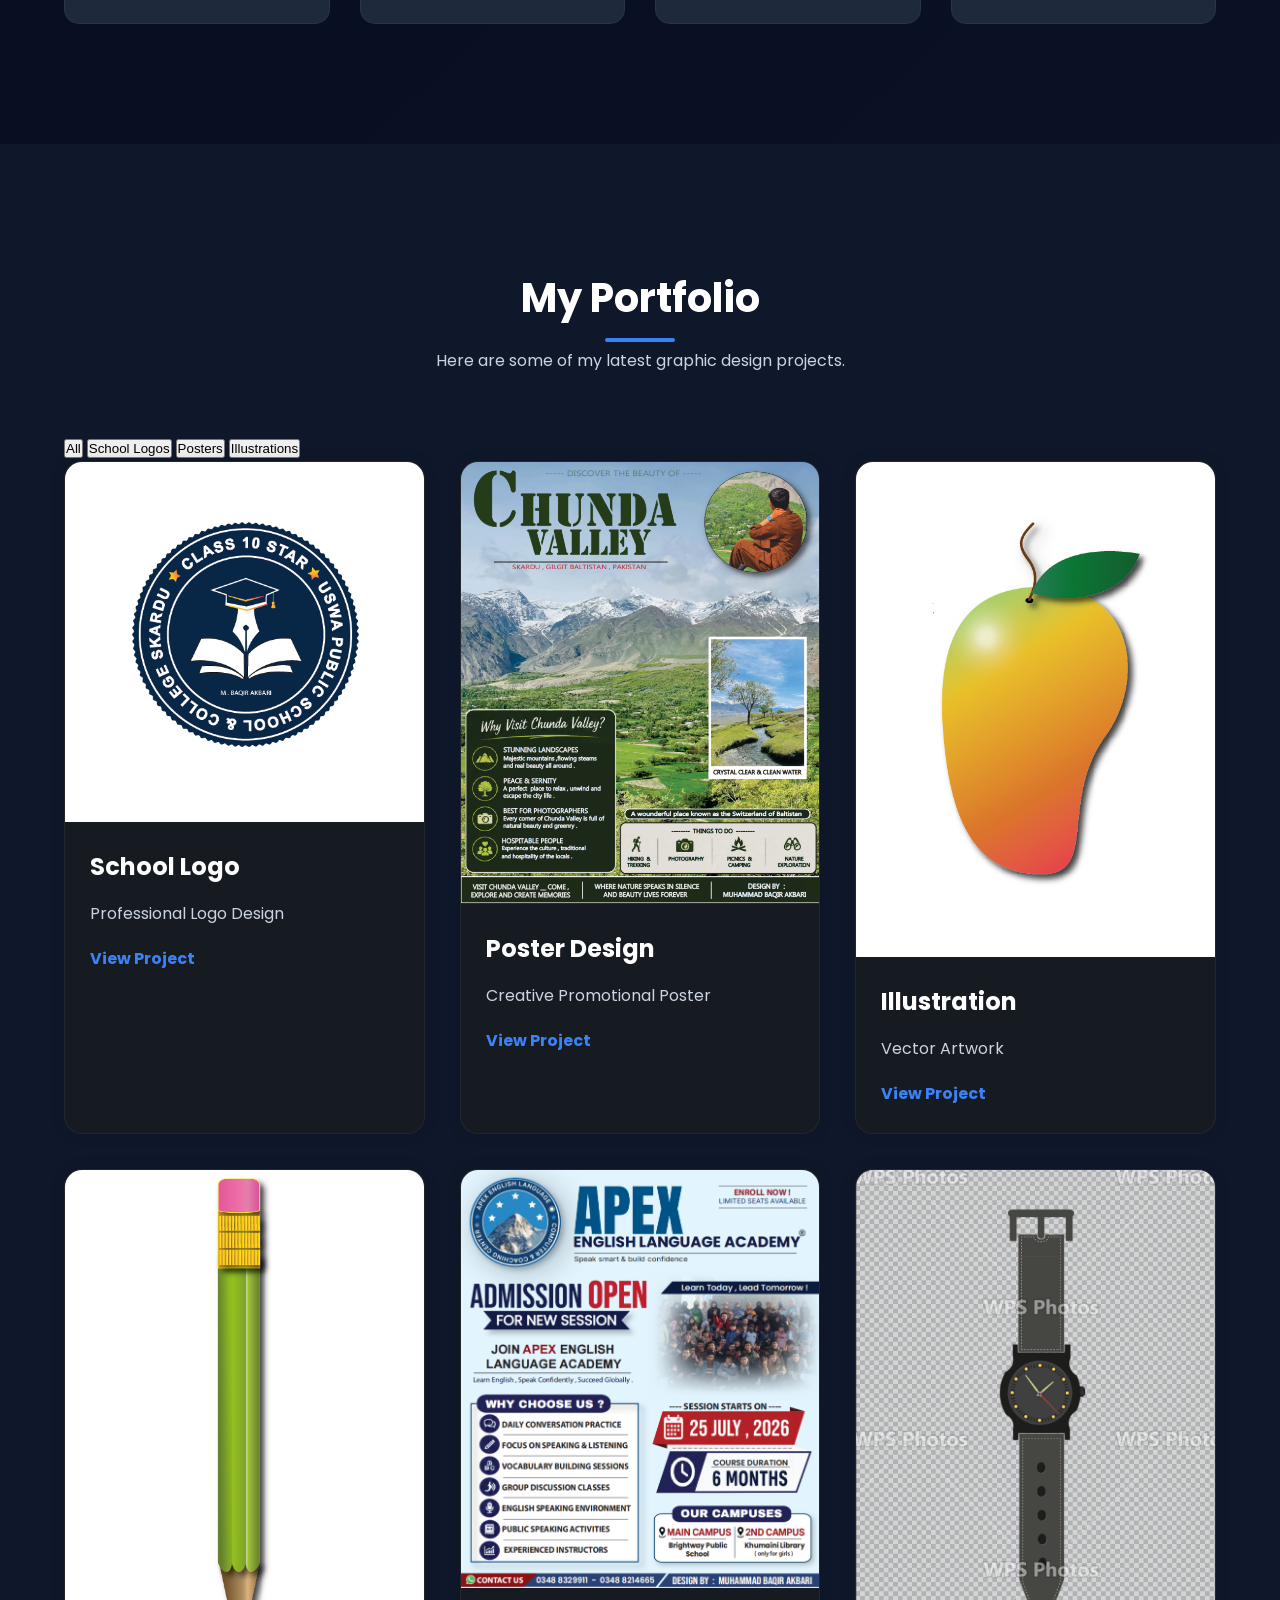
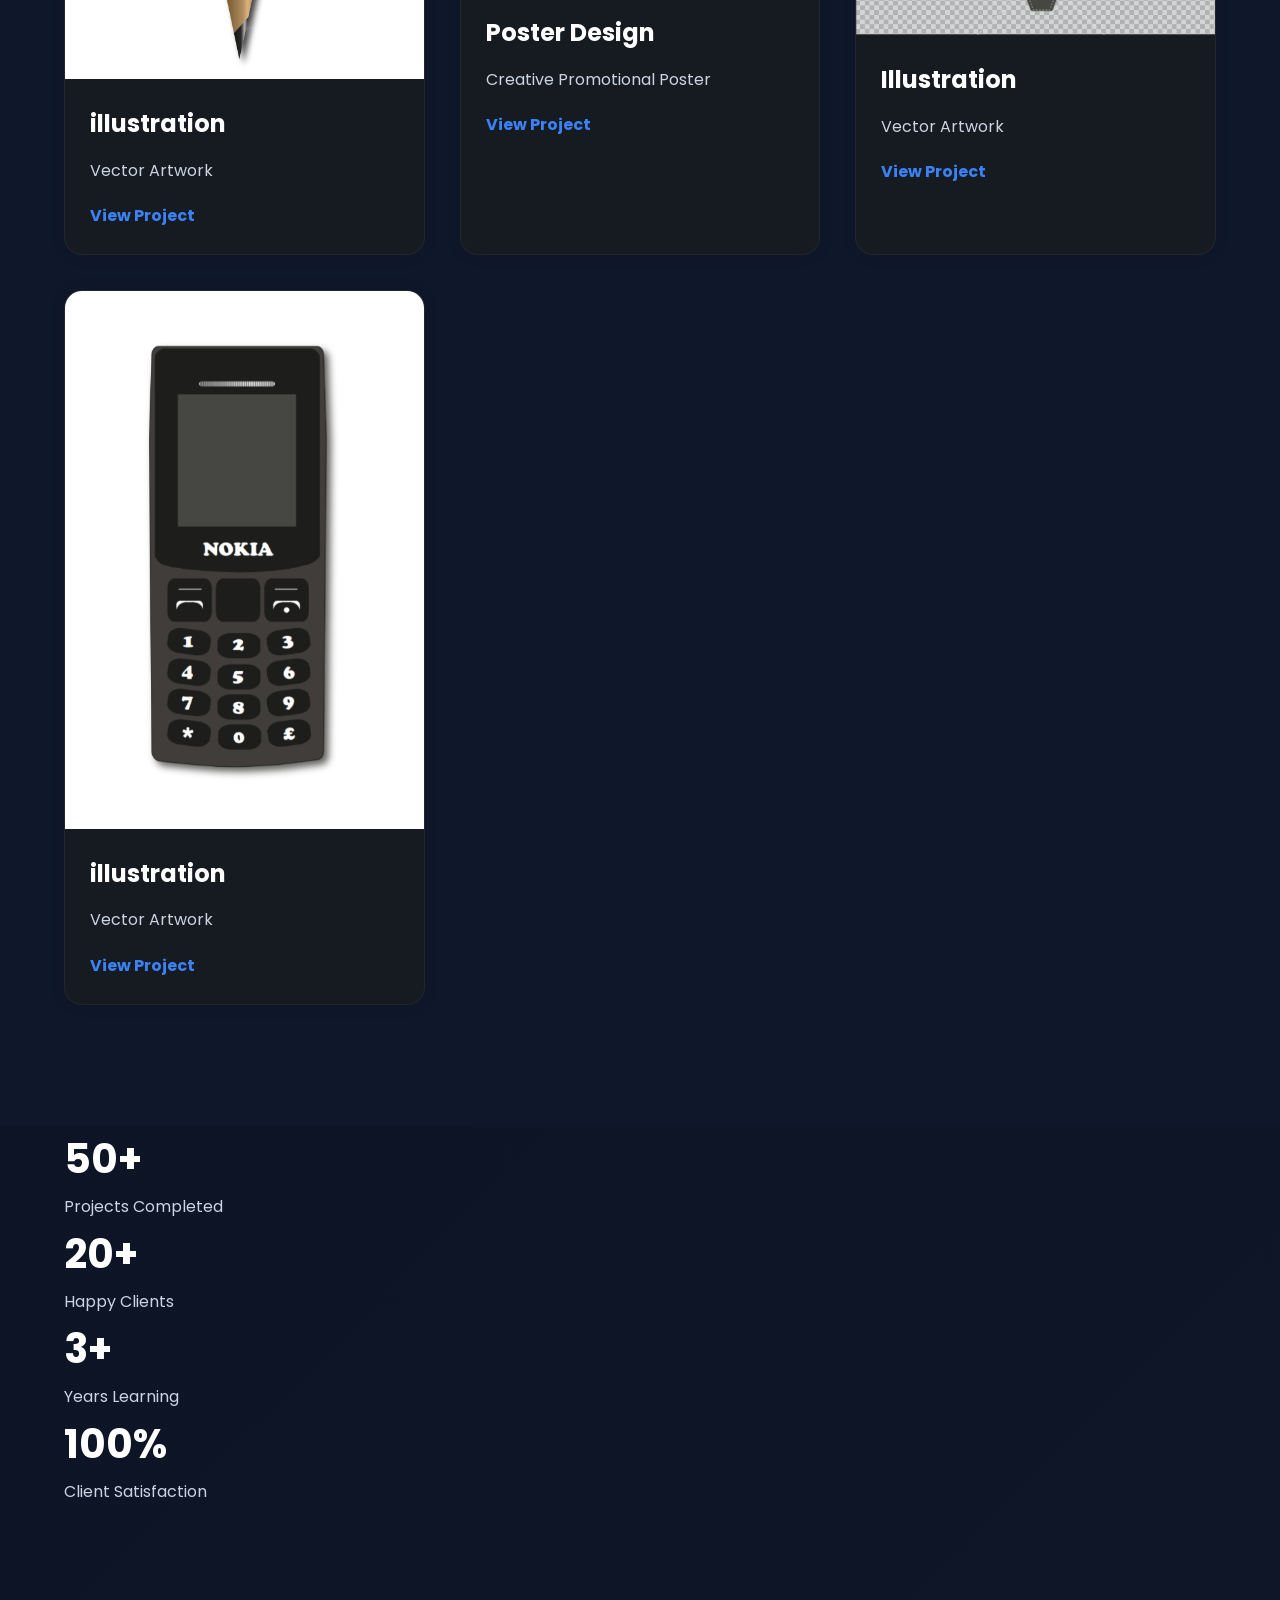
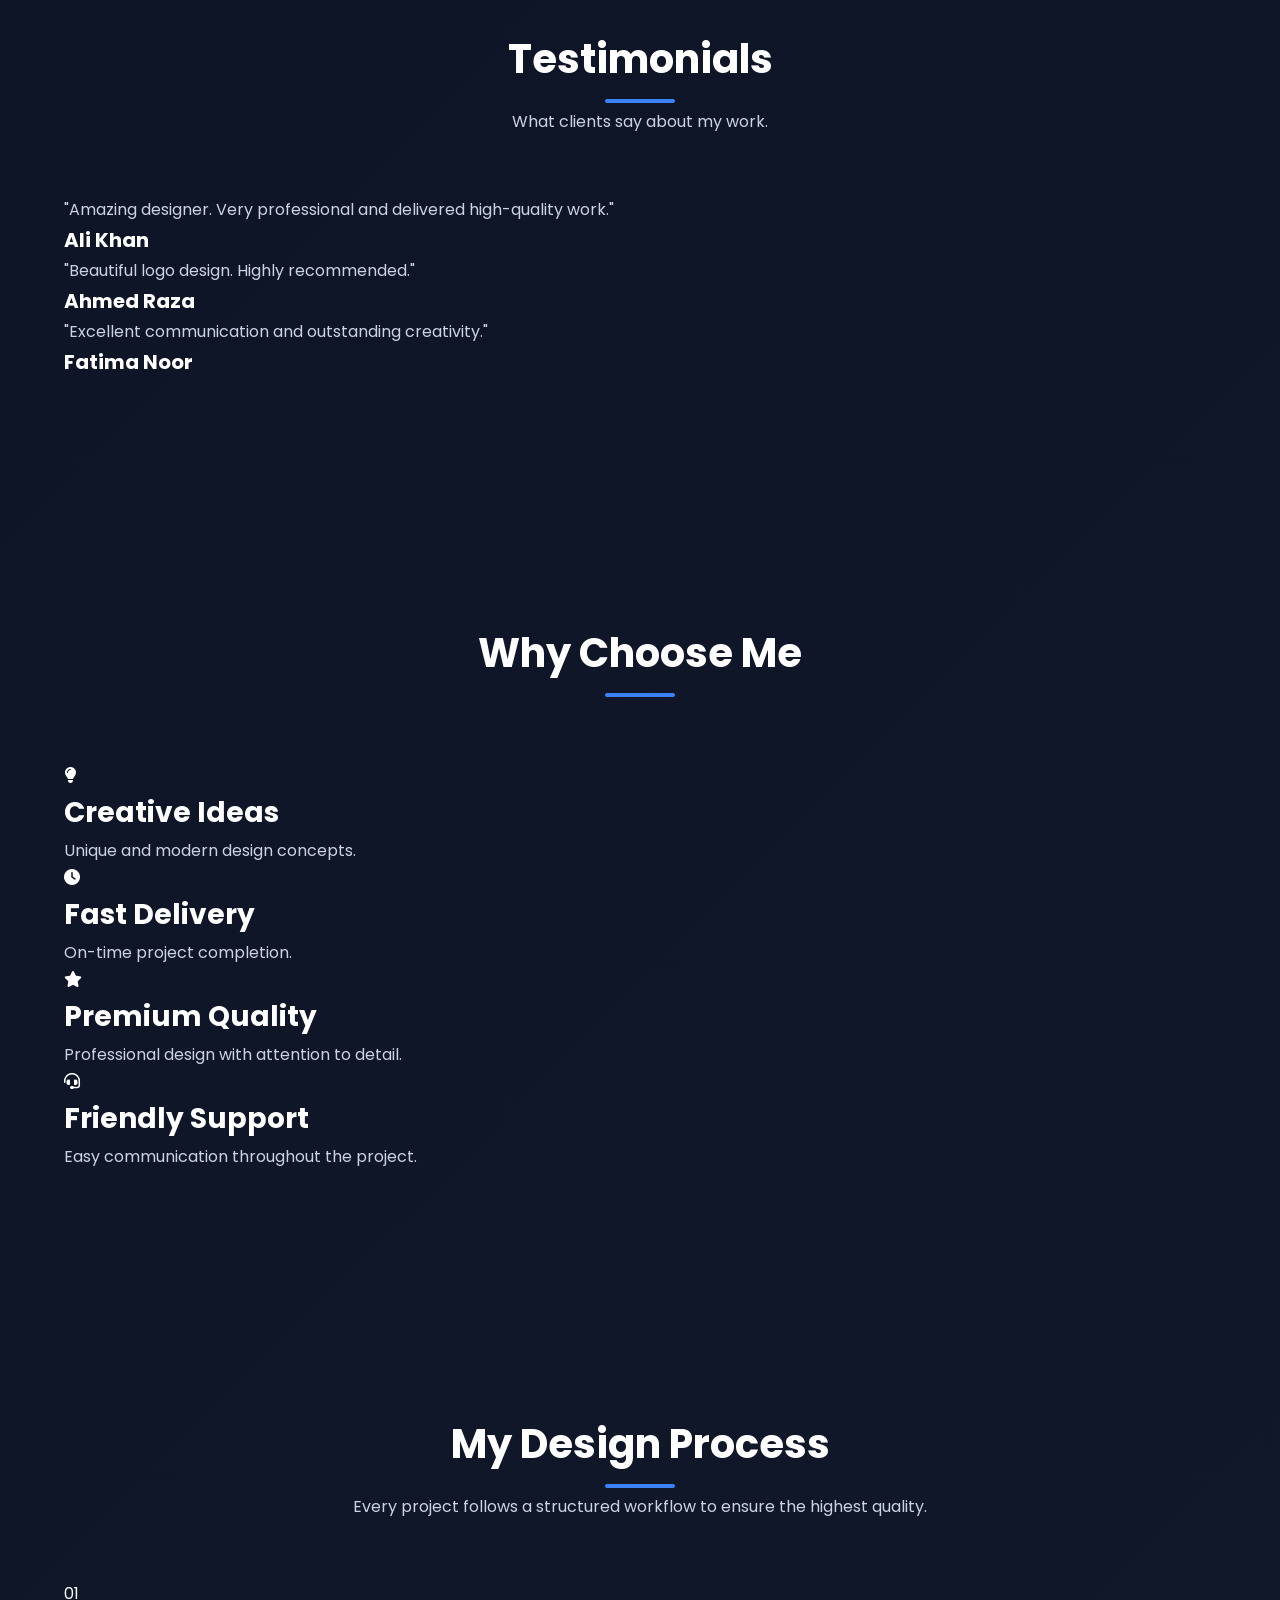
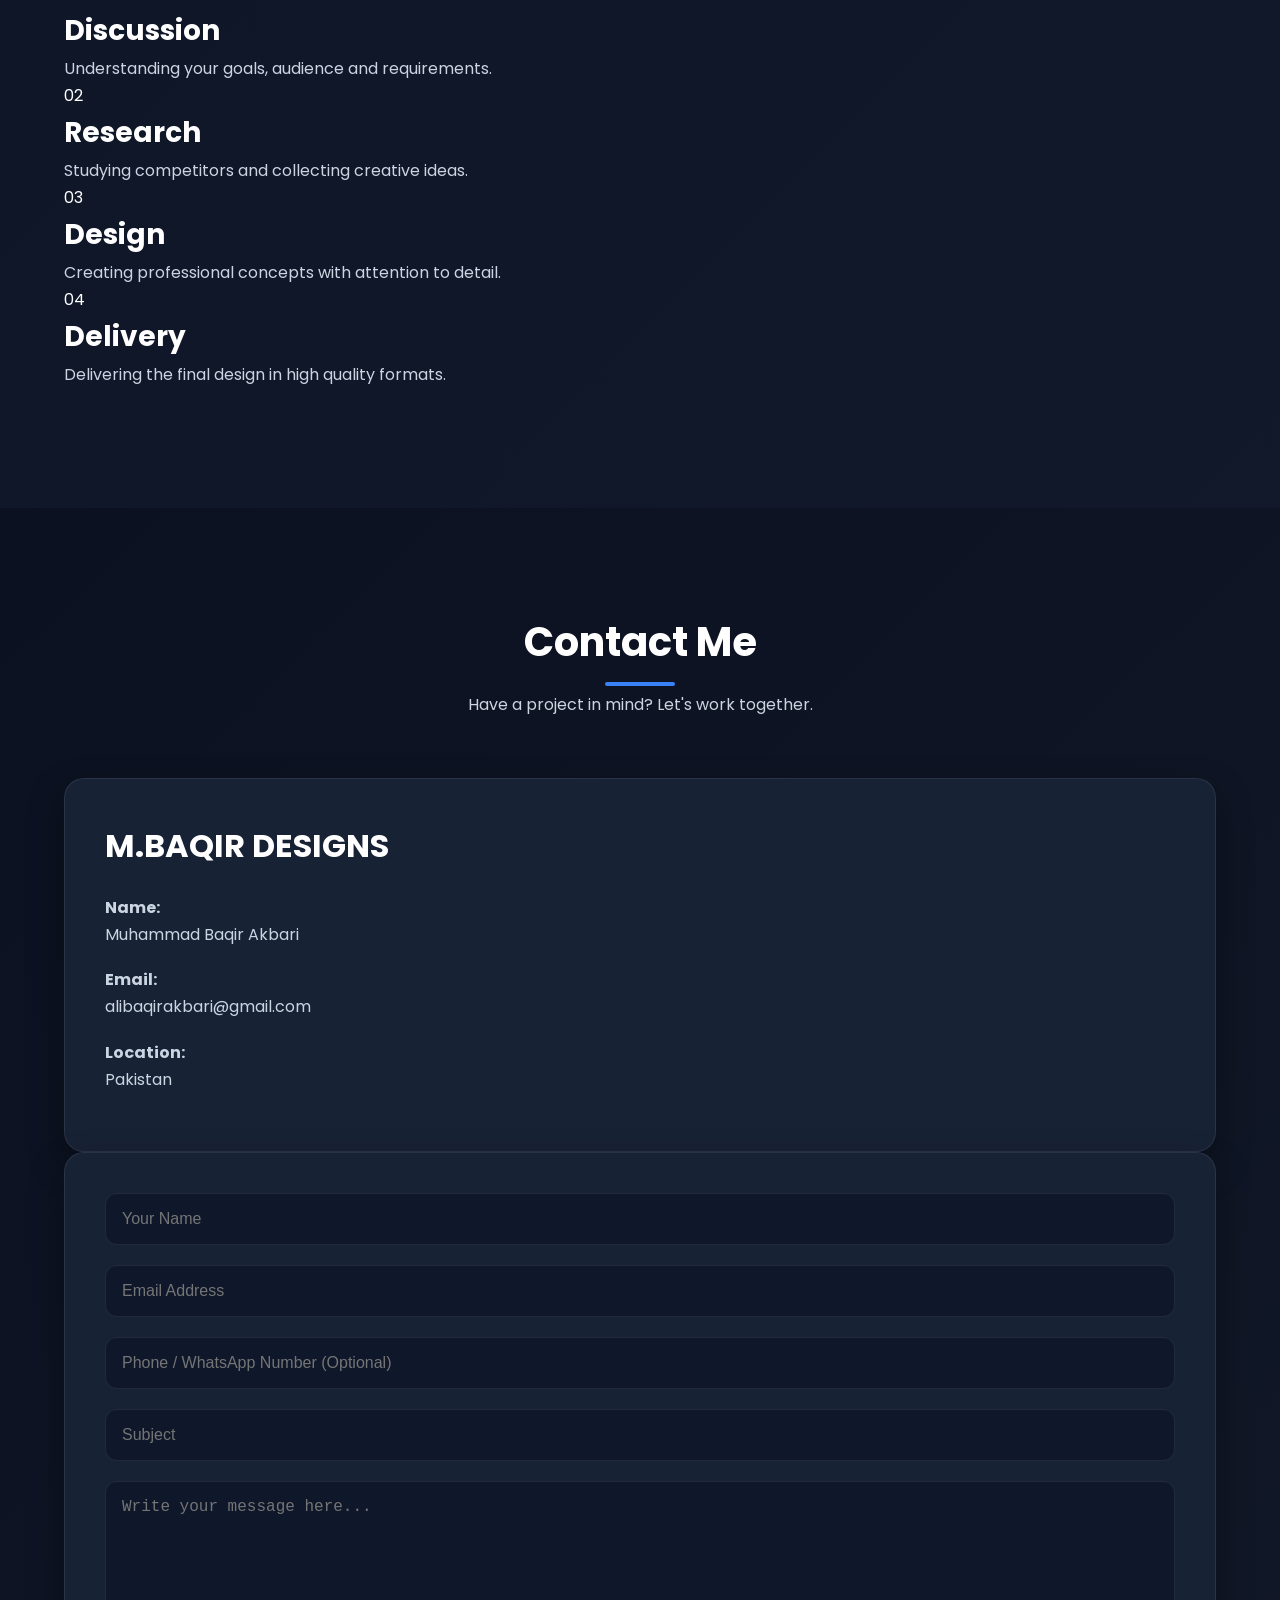
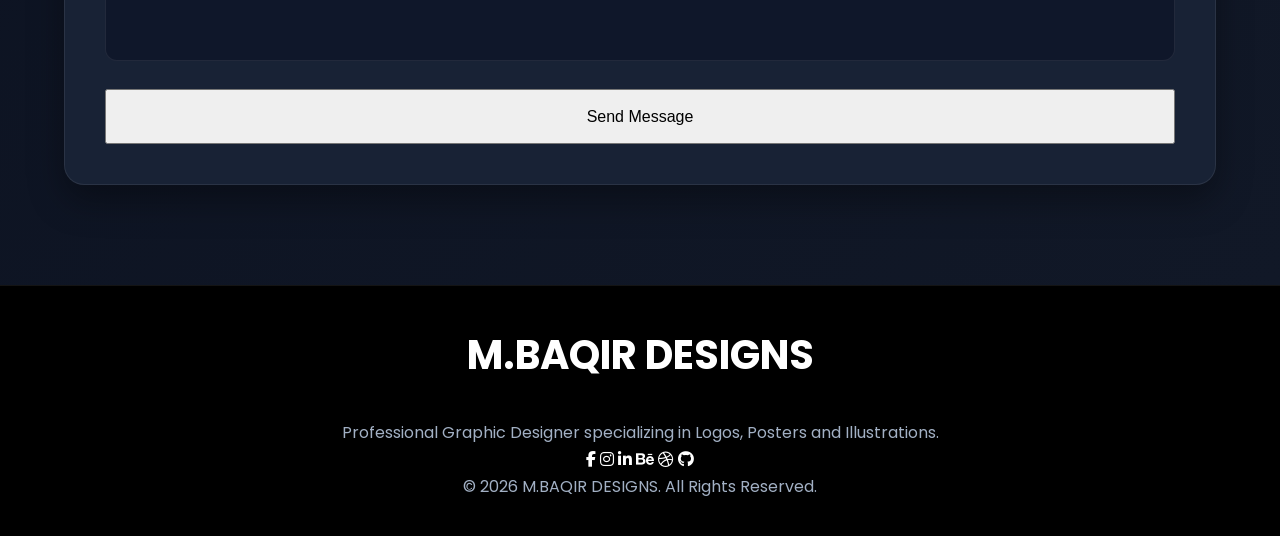
==== commit baf435cc: "Update index.html" ====
--- a/index.html
+++ b/index.html
@@ -225,14 +225,6 @@
 
                     <div>
 
-                        <strong>Phone</strong>
-
-                        <p>03038015675</p>
-
-                    </div>
-
-                    <div>
-
                         <strong>Location</strong>
 
                         <p>Pakistan</p>
@@ -856,14 +848,6 @@
 
                 <p>
 
-                    <strong>Phone:</strong><br>
-
-                    03038015675
-
-                </p>
-
-                <p>
-
                     <strong>Location:</strong><br>
 
                     Pakistan
@@ -877,6 +861,8 @@
                 <input type="text" name="name" placeholder="Your Name" required>
 
                 <input type="email" name="email" placeholder="Email Address" required>
+
+                <input type="tel" name="phone" placeholder="Phone / WhatsApp Number (Optional)">
 
                 <input type="text" name="subject" placeholder="Subject" required>
 
@@ -1042,4 +1028,4 @@
 </script>
 
 </body>
-</html>+</html>
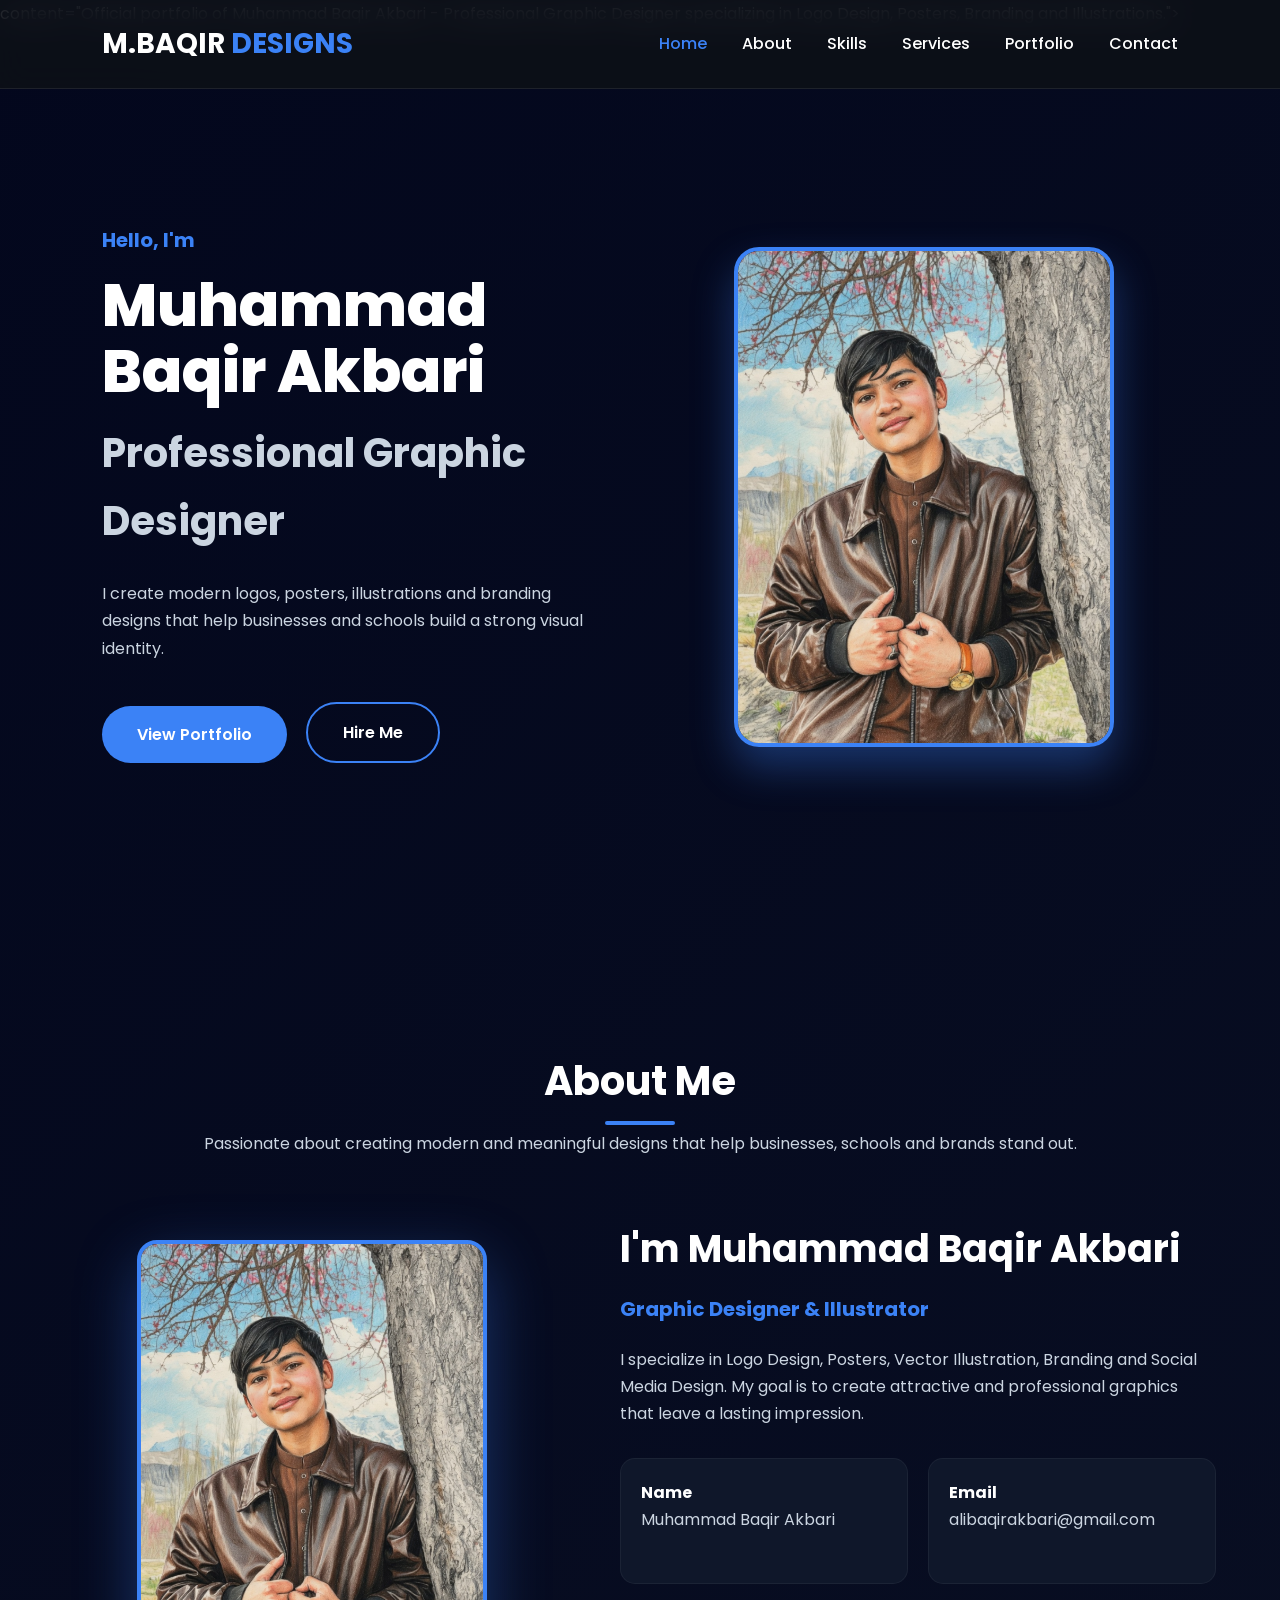
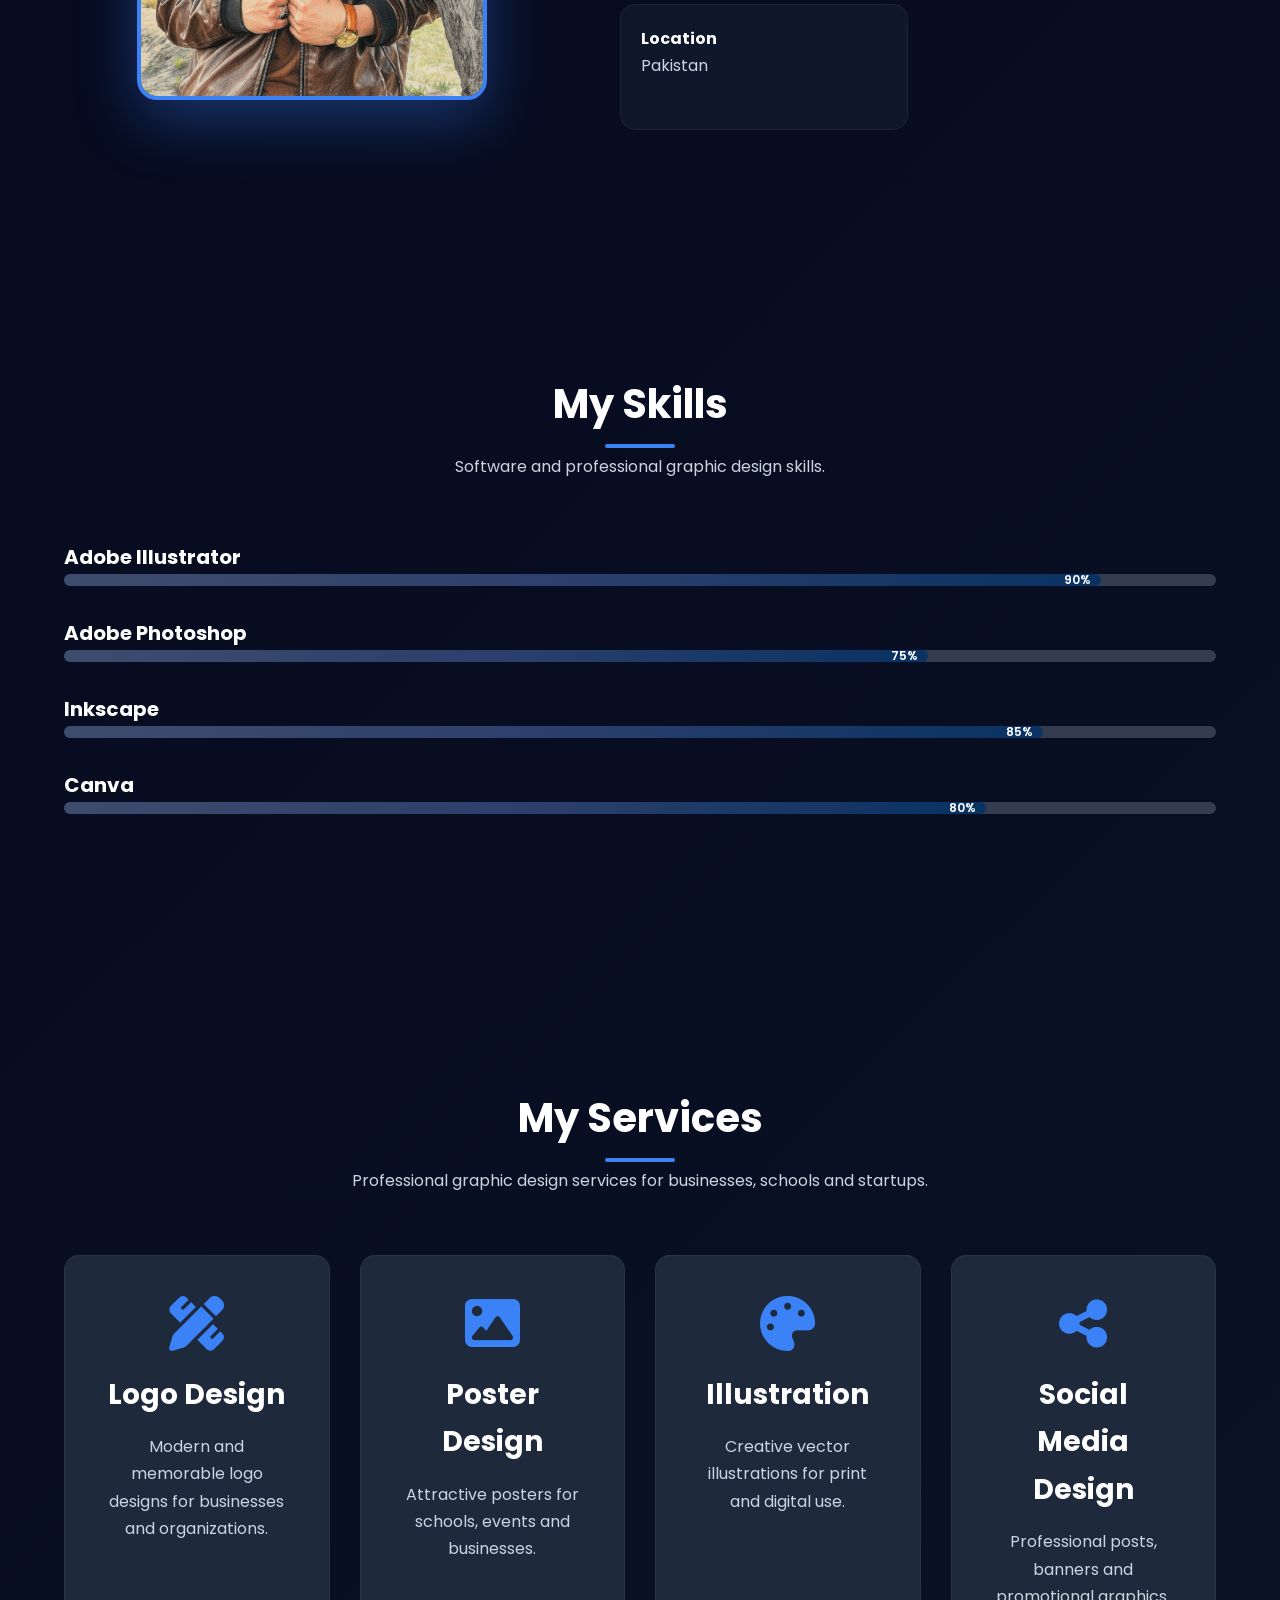
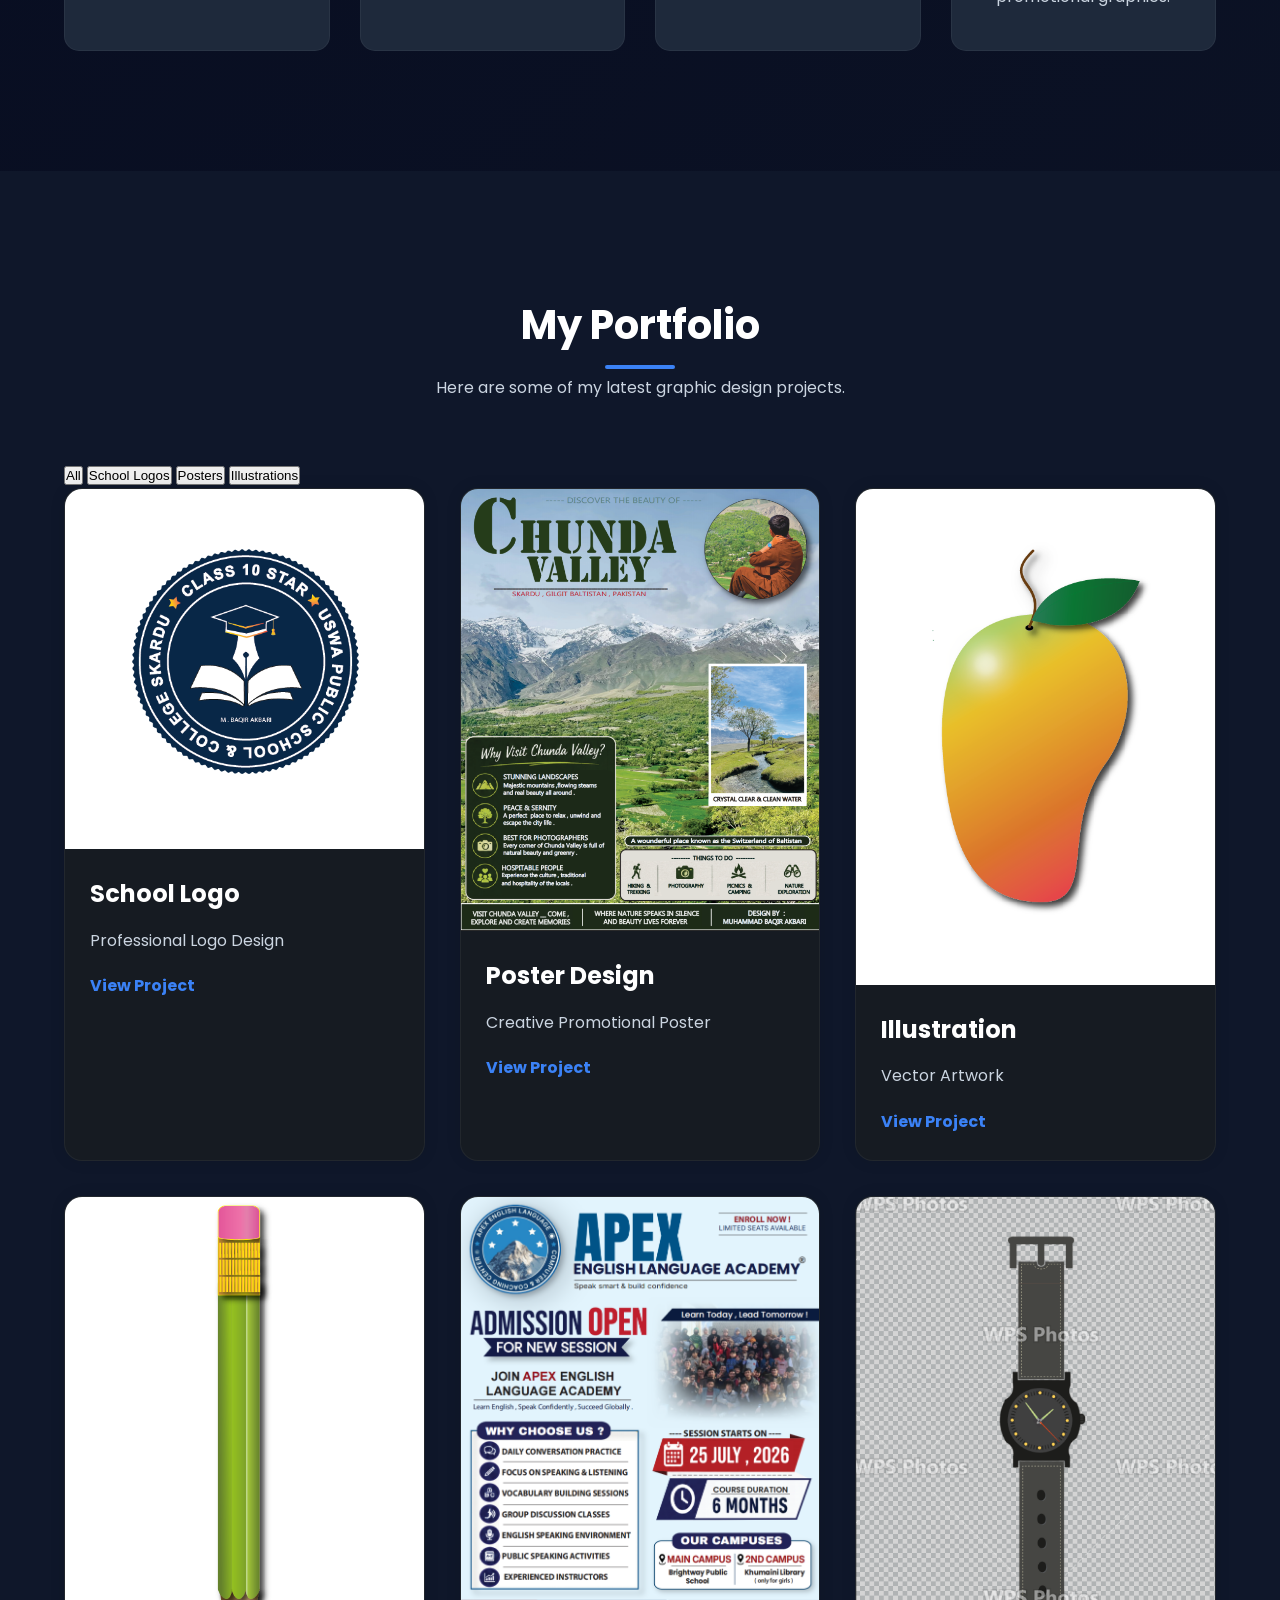
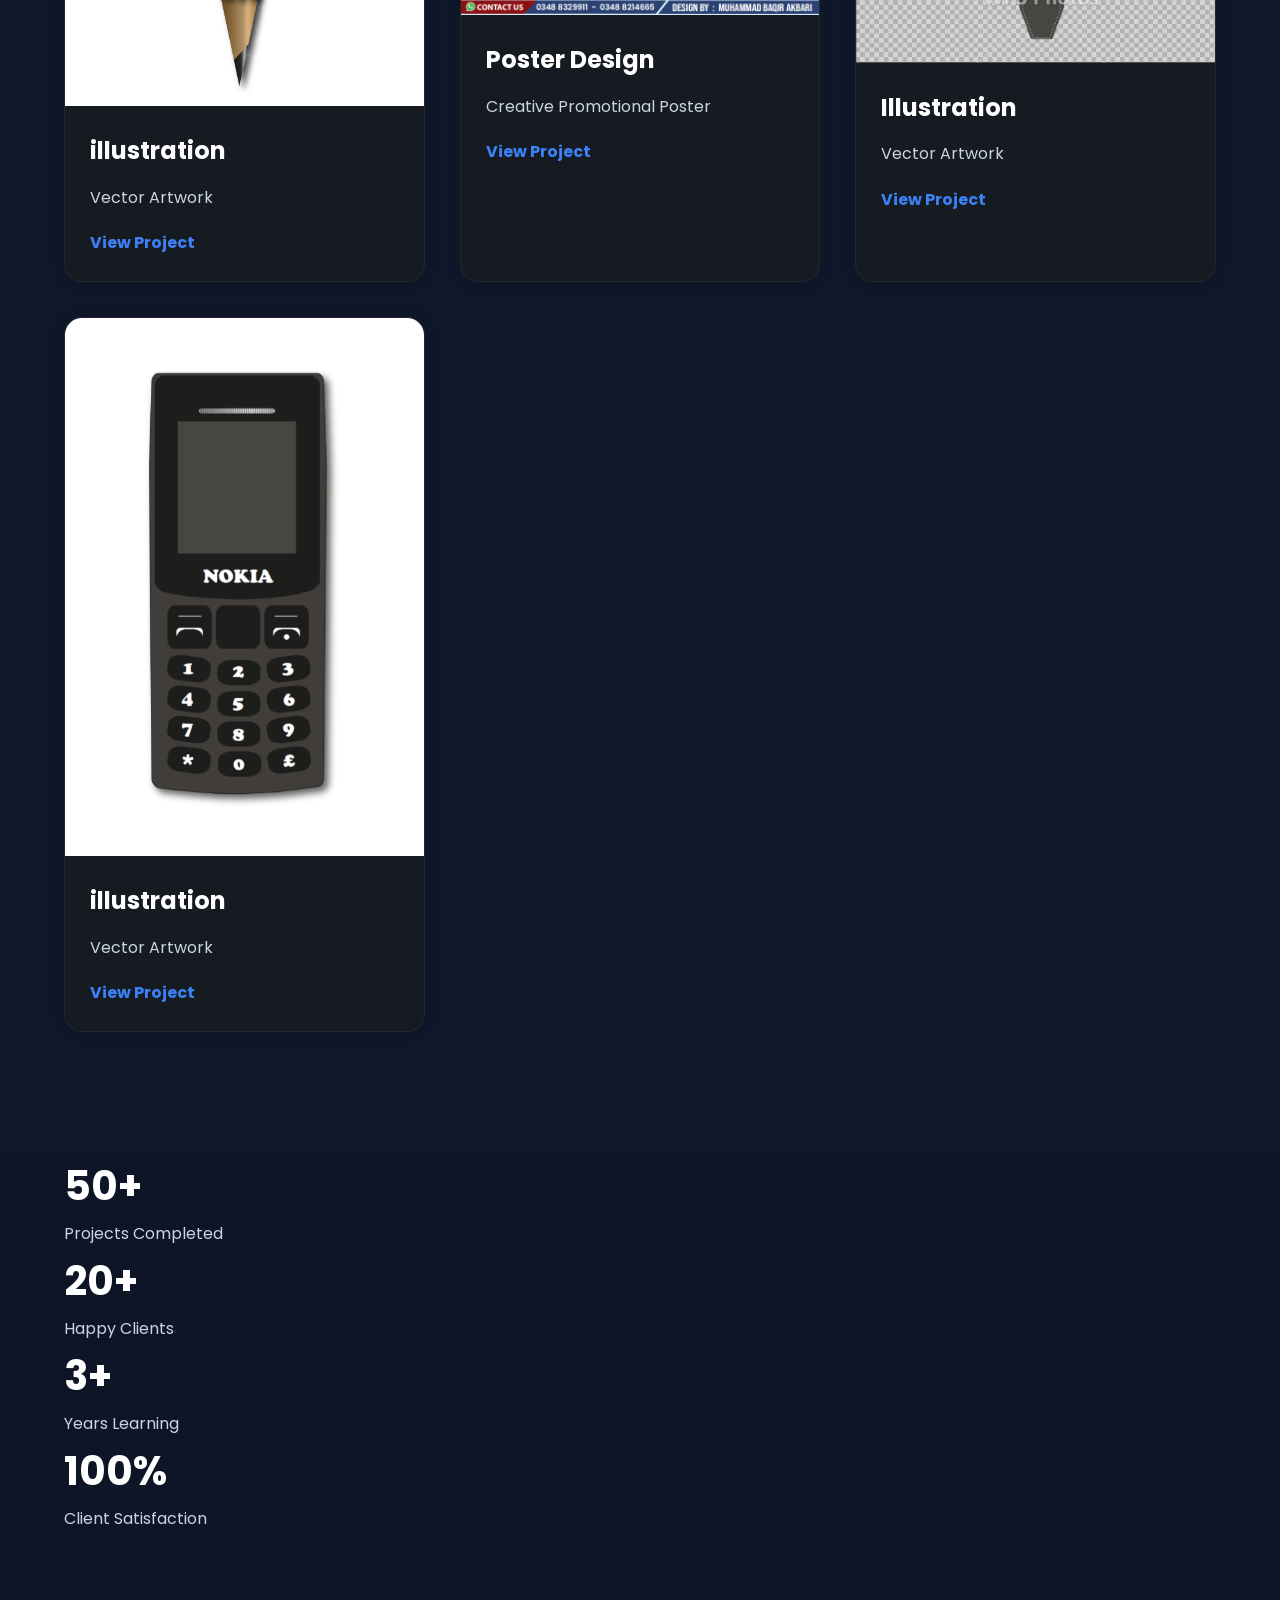
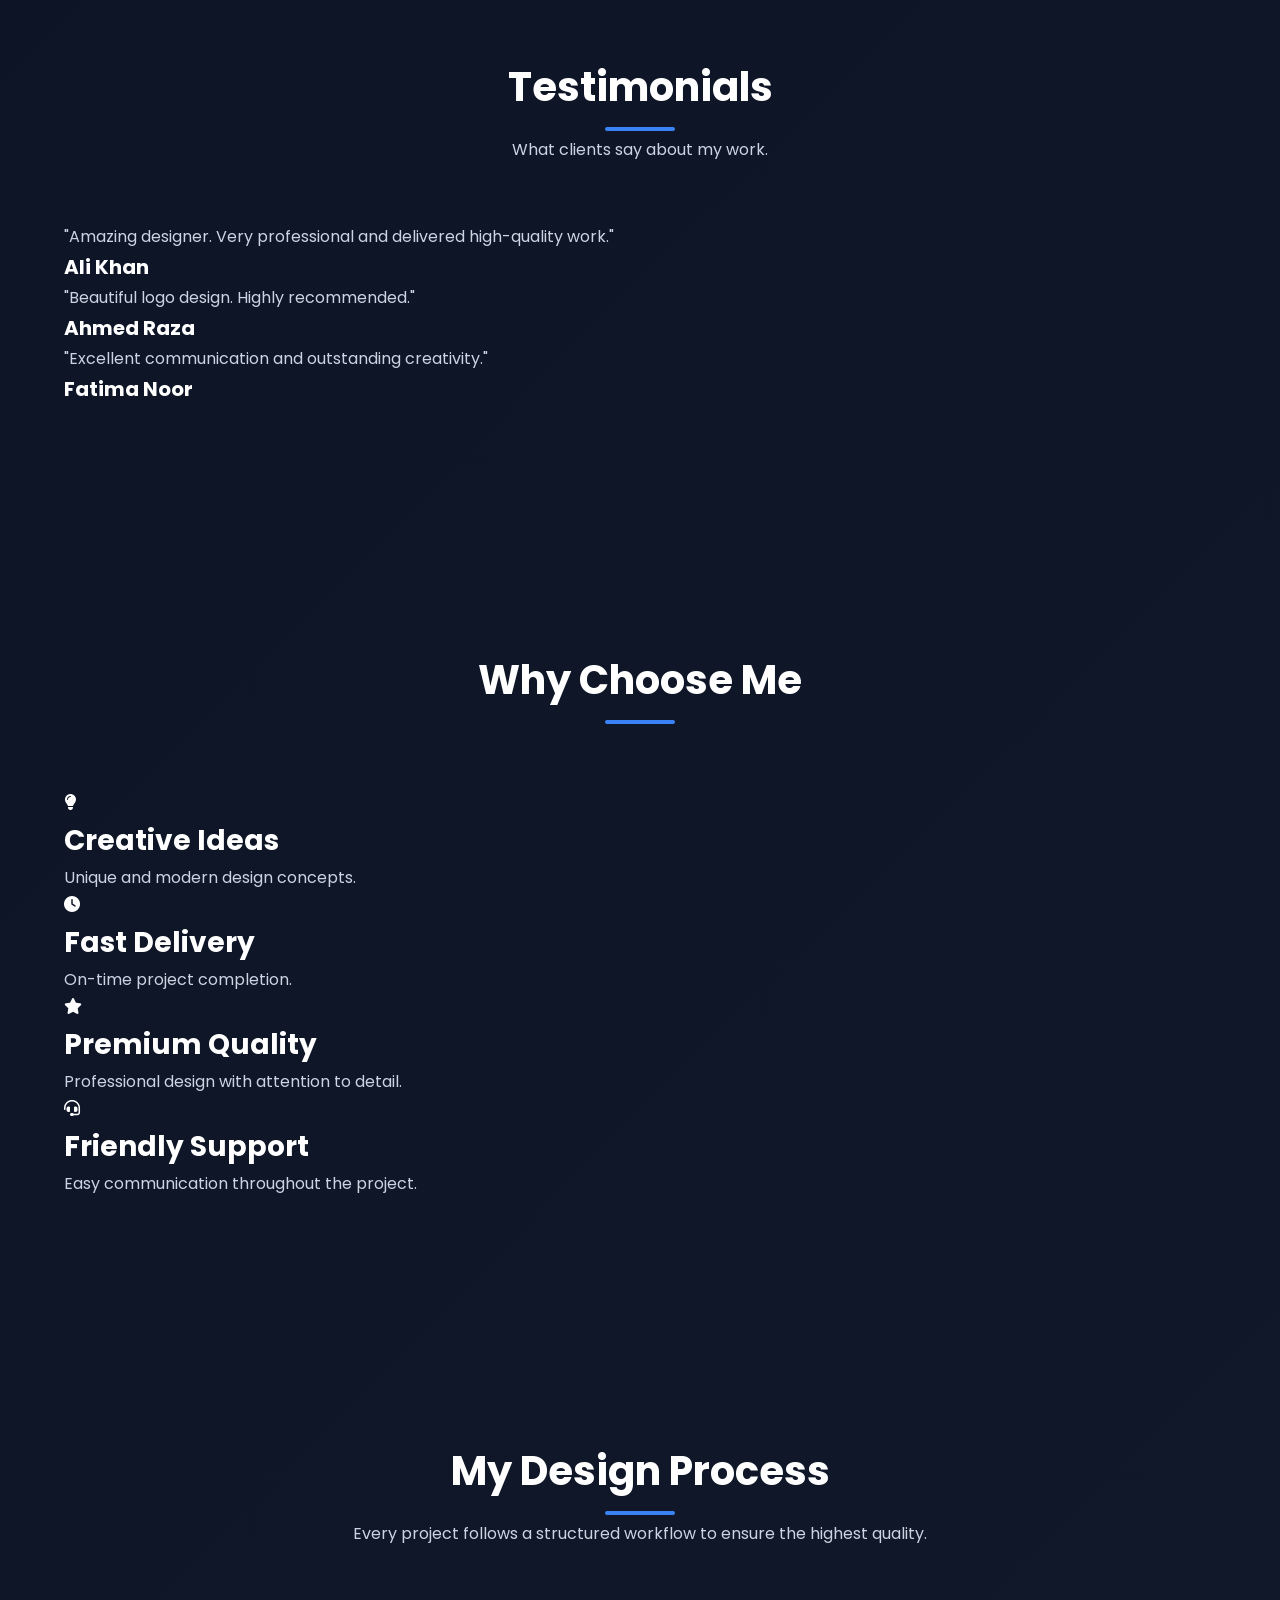
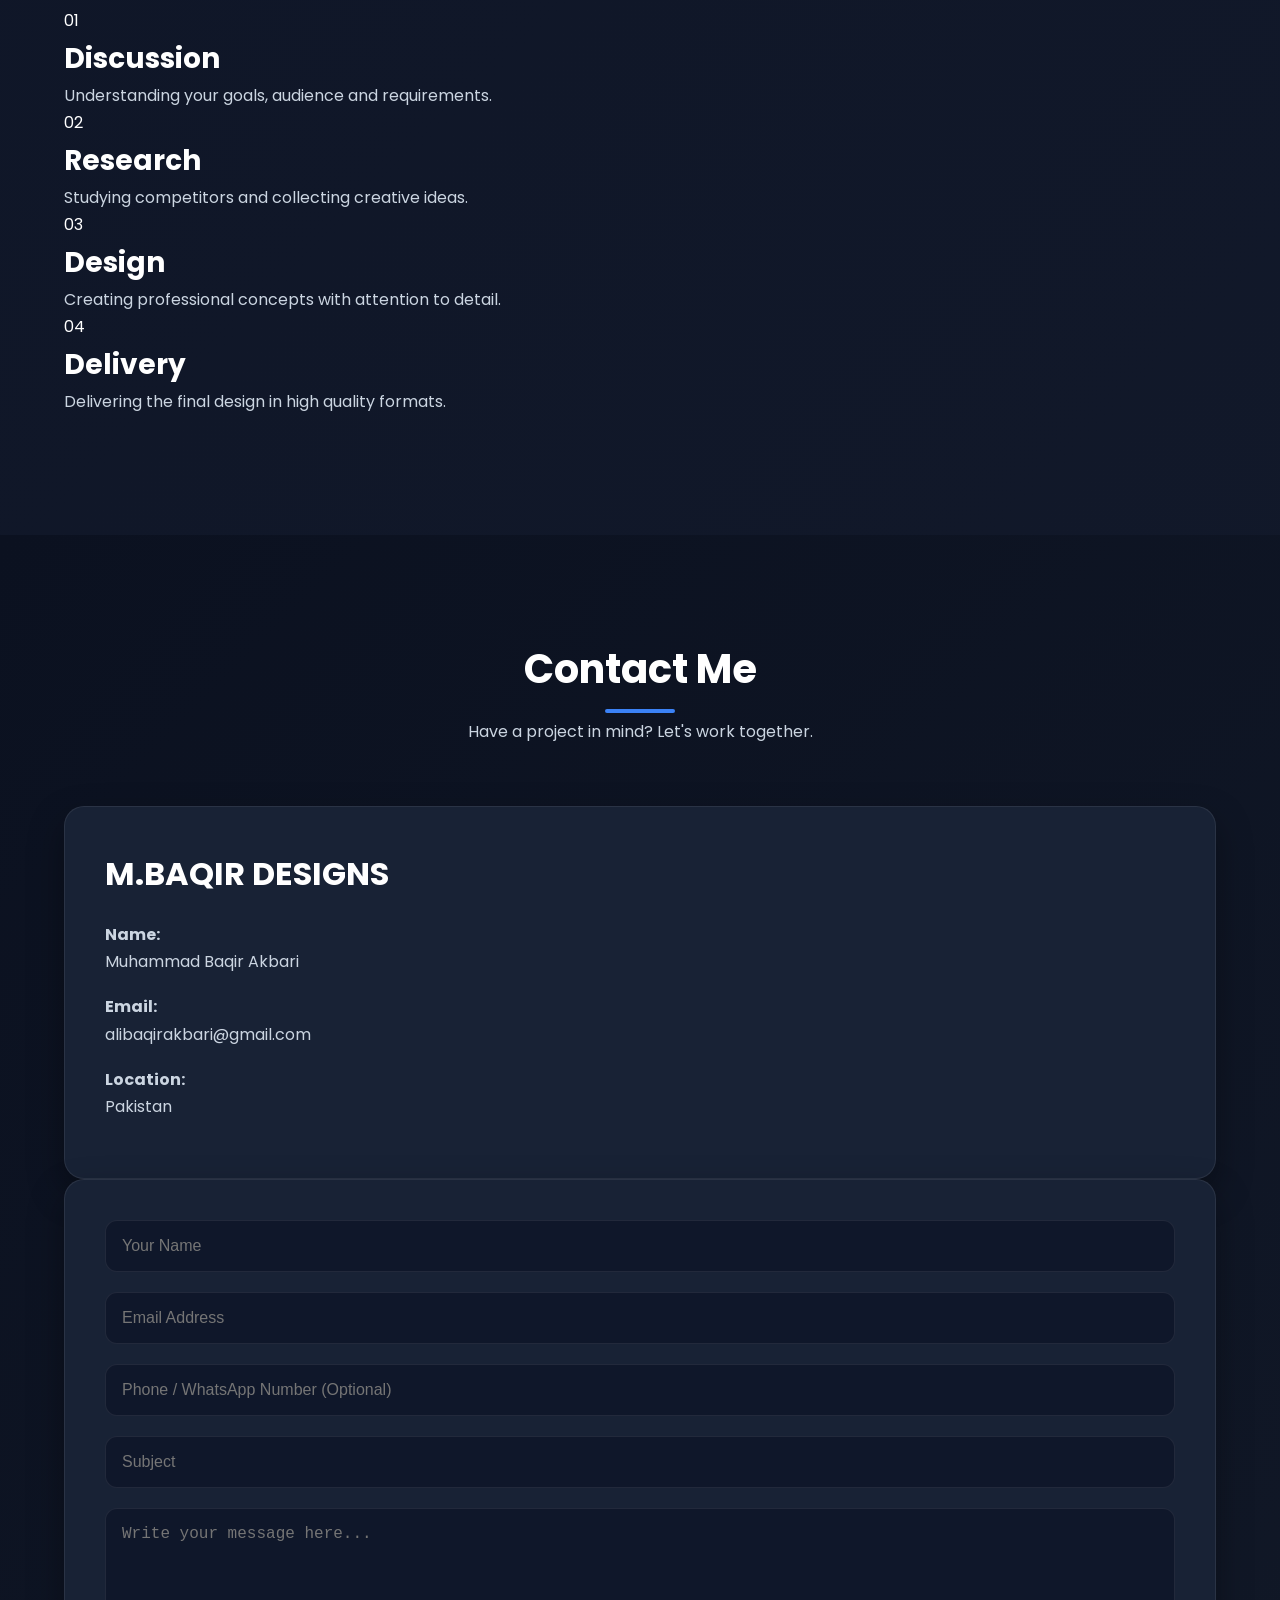
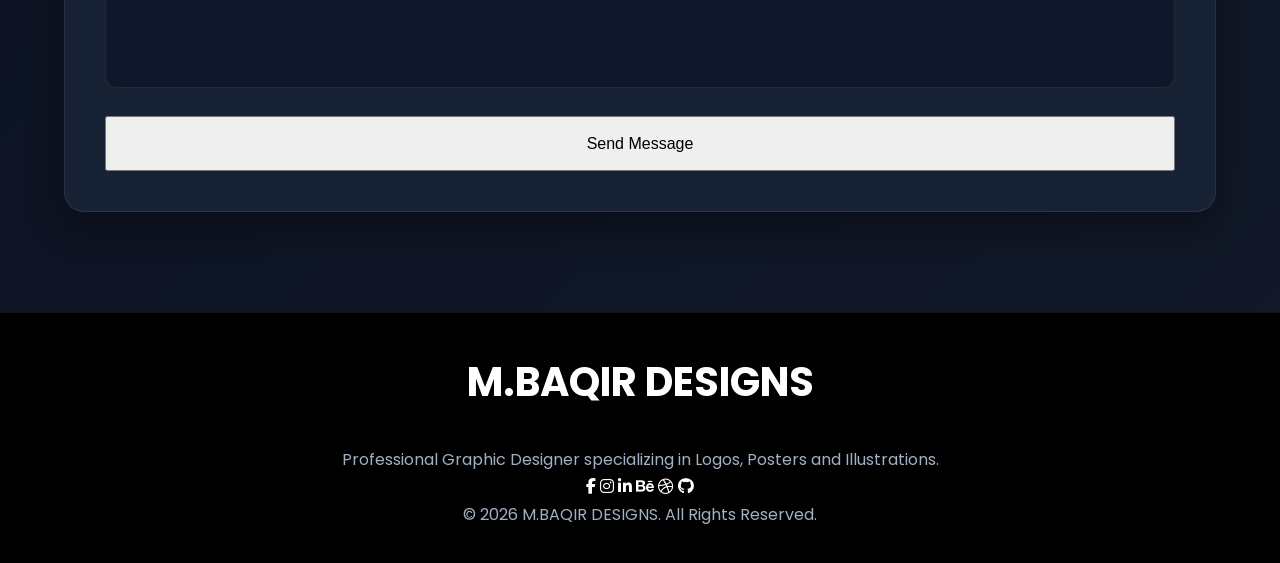
==== commit 2be11463: "Update website description Updated the website SEO title and meta description to improve search engi" ====
--- a/index.html
+++ b/index.html
@@ -12,7 +12,7 @@
 
     <title>M.BAQIR DESIGNS | Graphic Designer & Illustrator</title>
 
-    <meta name="description"
+     <meta name="description" content="M.BAQIR DESIGNS is a professional graphic design and illustration portfolio by M. Baqir. Explore creative posters, logos, social media designs, branding, and digital artwork.">
         content="Official portfolio of Muhammad Baqir Akbari - Professional Graphic Designer specializing in Logo Design, Posters, Branding and Illustrations.">
 
     <meta name="keywords"
